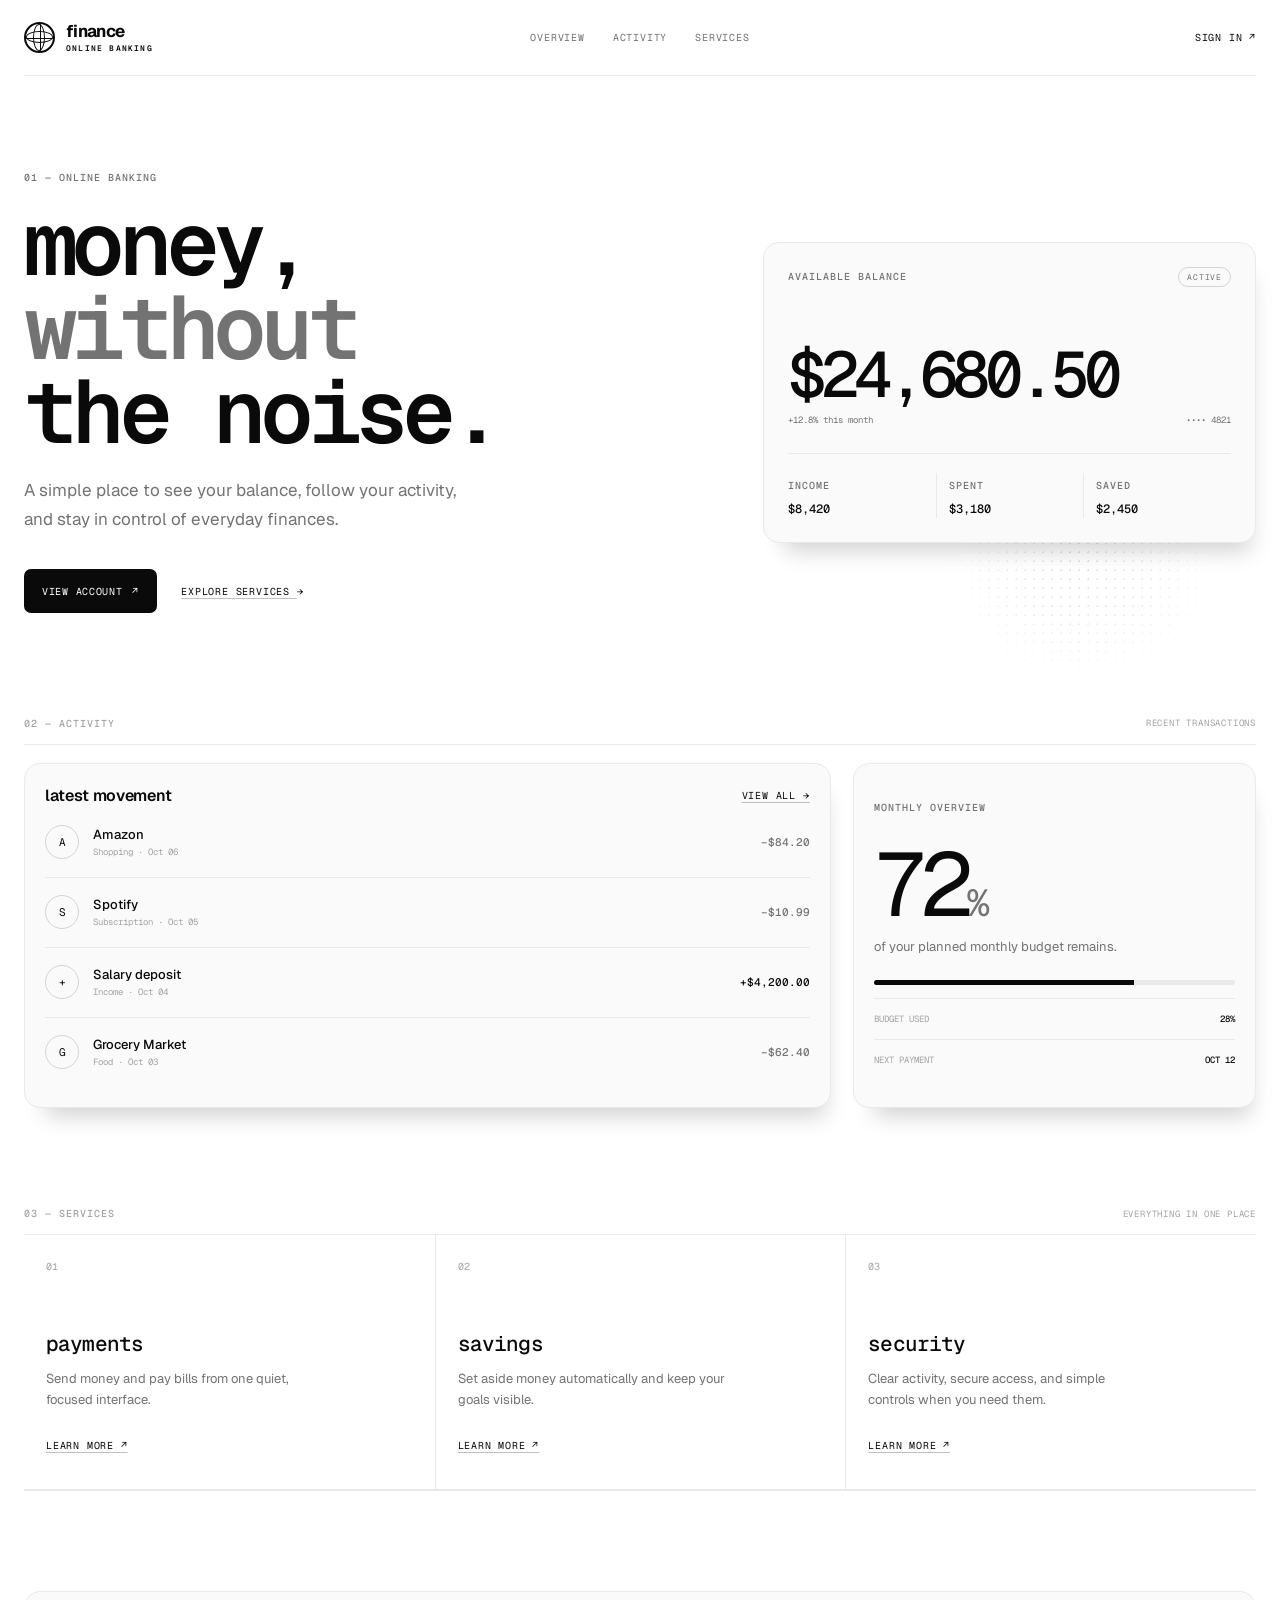
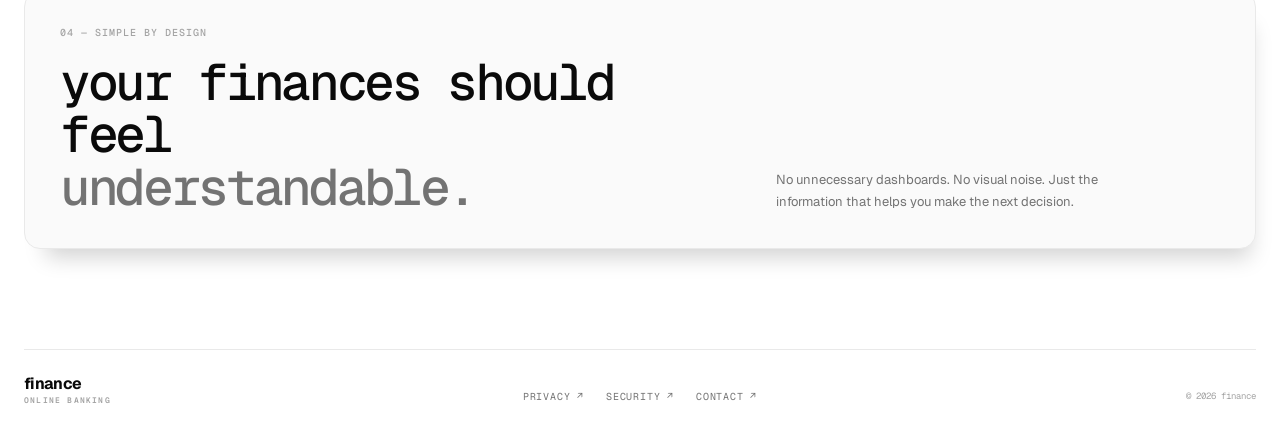
==== index.html @ ebce4c1a "new file:   index.html 	new file:   style.css" ====
<!DOCTYPE html>
<html lang="en">
<head>
  <meta charset="UTF-8">
  <meta name="viewport" content="width=device-width, initial-scale=1.0">
  <meta name="color-scheme" content="light dark">
  <title>finance — online banking</title>
  <link rel="preconnect" href="https://fonts.googleapis.com">
  <link rel="preconnect" href="https://fonts.gstatic.com" crossorigin>
  <link href="https://fonts.googleapis.com/css2?family=Geist:wght@400;500;600;700&family=Geist+Mono:wght@400;500;600&display=swap" rel="stylesheet">
  <link rel="stylesheet" href="style.css">
</head>

<body>
  <div class="site-shell">

    <header class="site-header">
      <a class="brand" href="#" aria-label="Finance home">
        <span class="brand-mark" aria-hidden="true">
          <span></span><span></span><span></span><span></span>
        </span>
        <span class="brand-copy">
          <strong>finance</strong>
          <small>online banking</small>
        </span>
      </a>

      <nav class="desktop-nav" aria-label="Primary navigation">
        <a href="#overview">Overview</a>
        <a href="#activity">Activity</a>
        <a href="#services">Services</a>
      </nav>

      <a class="header-link" href="#contact">Sign in <span>↗</span></a>
    </header>

    <main>
      <section class="hero" id="overview">
        <div class="hero-copy">
          <p class="eyebrow">01 — online banking</p>
          <h1>money, <span>without</span> the noise.</h1>
          <p class="hero-text">
            A simple place to see your balance, follow your activity,
            and stay in control of everyday finances.
          </p>

          <div class="hero-actions">
            <a class="button button-dark" href="#activity">View account <span>↗</span></a>
            <a class="text-link" href="#services">Explore services <span>→</span></a>
          </div>
        </div>

        <div class="hero-card card">
          <div class="card-top">
            <span class="micro">available balance</span>
            <span class="pill">active</span>
          </div>

          <div class="balance">$24,680.50</div>

          <div class="balance-meta">
            <span>+12.8% this month</span>
            <span>•••• 4821</span>
          </div>

          <div class="card-line"></div>

          <div class="mini-stats">
            <div>
              <span class="micro">income</span>
              <strong>$8,420</strong>
            </div>
            <div>
              <span class="micro">spent</span>
              <strong>$3,180</strong>
            </div>
            <div>
              <span class="micro">saved</span>
              <strong>$2,450</strong>
            </div>
          </div>
        </div>

        <div class="halftone halftone-hero" aria-hidden="true"></div>
      </section>

      <section class="section" id="activity">
        <div class="section-heading">
          <p class="section-label">02 — activity</p>
          <p class="section-note">recent transactions</p>
        </div>

        <div class="activity-layout">
          <article class="card activity-card">
            <div class="activity-header">
              <h2>latest movement</h2>
              <a class="text-link" href="#">view all →</a>
            </div>

            <div class="transaction">
              <div class="transaction-icon">A</div>
              <div class="transaction-main">
                <strong>Amazon</strong>
                <span>Shopping · Oct 06</span>
              </div>
              <strong class="amount negative">−$84.20</strong>
            </div>

            <div class="transaction">
              <div class="transaction-icon">S</div>
              <div class="transaction-main">
                <strong>Spotify</strong>
                <span>Subscription · Oct 05</span>
              </div>
              <strong class="amount negative">−$10.99</strong>
            </div>

            <div class="transaction">
              <div class="transaction-icon">+</div>
              <div class="transaction-main">
                <strong>Salary deposit</strong>
                <span>Income · Oct 04</span>
              </div>
              <strong class="amount positive">+$4,200.00</strong>
            </div>

            <div class="transaction">
              <div class="transaction-icon">G</div>
              <div class="transaction-main">
                <strong>Grocery Market</strong>
                <span>Food · Oct 03</span>
              </div>
              <strong class="amount negative">−$62.40</strong>
            </div>
          </article>

          <aside class="card quick-card">
            <span class="micro">monthly overview</span>
            <div class="overview-number">72<span>%</span></div>
            <p>of your planned monthly budget remains.</p>

            <div class="progress" aria-label="72 percent of budget remains">
              <span></span>
            </div>

            <div class="quick-row">
              <span>budget used</span>
              <strong>28%</strong>
            </div>
            <div class="quick-row">
              <span>next payment</span>
              <strong>Oct 12</strong>
            </div>
          </aside>
        </div>
      </section>

      <section class="section services" id="services">
        <div class="section-heading">
          <p class="section-label">03 — services</p>
          <p class="section-note">everything in one place</p>
        </div>

        <div class="service-grid">
          <article class="service-card">
            <span class="service-number">01</span>
            <h2>payments</h2>
            <p>Send money and pay bills from one quiet, focused interface.</p>
            <a class="text-link" href="#">learn more ↗</a>
          </article>

          <article class="service-card">
            <span class="service-number">02</span>
            <h2>savings</h2>
            <p>Set aside money automatically and keep your goals visible.</p>
            <a class="text-link" href="#">learn more ↗</a>
          </article>

          <article class="service-card">
            <span class="service-number">03</span>
            <h2>security</h2>
            <p>Clear activity, secure access, and simple controls when you need them.</p>
            <a class="text-link" href="#">learn more ↗</a>
          </article>
        </div>
      </section>

      <section class="statement card">
        <div>
          <p class="section-label">04 — simple by design</p>
          <h2>your finances should feel<br><em>understandable.</em></h2>
        </div>
        <p class="statement-copy">
          No unnecessary dashboards. No visual noise.
          Just the information that helps you make the next decision.
        </p>
      </section>
    </main>

    <footer class="site-footer" id="contact">
      <div class="footer-brand">
        <strong>finance</strong>
        <span>online banking</span>
      </div>

      <div class="footer-links">
        <a href="#">Privacy ↗</a>
        <a href="#">Security ↗</a>
        <a href="#">Contact ↗</a>
      </div>

      <span class="copyright">© 2026 finance</span>
    </footer>

  </div>
</body>
</html>
---- style.css ----
:root {
  color-scheme: light dark;

  --bg: #ffffff;
  --ink: #0a0a0a;
  --gray-50: #fafafa;
  --gray-100: #f5f5f5;
  --gray-200: #e9e9e9;
  --gray-300: #d4d4d4;
  --gray-400: #a3a3a3;
  --gray-500: #737373;

  --radius-lg: 16px;
  --radius-md: 12px;
  --radius-sm: 8px;

  --ease: cubic-bezier(0.16, 1, 0.3, 1);
}

@media (prefers-color-scheme: dark) {
  :root {
    --bg: #0c0c0f;
    --ink: #f4f4f5;
    --gray-50: #18181b;
    --gray-100: #1e1e22;
    --gray-200: #2a2a30;
    --gray-300: #3a3a42;
    --gray-400: #8a8a92;
    --gray-500: #a0a0a8;
  }
}

*,
*::before,
*::after {
  box-sizing: border-box;
}

html {
  scroll-behavior: smooth;
  background: var(--bg);
}

body {
  margin: 0;
  min-width: 320px;
  background: var(--bg);
  color: var(--ink);
  font-family: "Geist", system-ui, sans-serif;
  font-size: 15px;
  line-height: 1.5;
  transition:
    background-color 500ms ease,
    color 500ms ease;
}

::selection {
  background: var(--ink);
  color: var(--bg);
}

a {
  color: inherit;
  text-decoration: none;
}

button,
input,
textarea,
select {
  font: inherit;
}

.site-shell {
  width: min(100% - 48px, 1320px);
  margin-inline: auto;
}

/* ---------- header ---------- */

.site-header {
  min-height: 76px;
  display: grid;
  grid-template-columns: 1fr auto 1fr;
  align-items: center;
  gap: 24px;
  border-bottom: 1px solid var(--gray-200);
}

.brand {
  display: inline-flex;
  align-items: center;
  gap: 11px;
  width: fit-content;
}

.brand-mark {
  position: relative;
  width: 31px;
  height: 31px;
  border: 2px solid var(--ink);
  border-radius: 50%;
  overflow: hidden;
}

.brand-mark::before,
.brand-mark::after,
.brand-mark span {
  content: "";
  position: absolute;
  display: block;
  border: 1px solid var(--ink);
  border-radius: 50%;
}

.brand-mark::before {
  width: 100%;
  height: 12px;
  top: 7px;
  left: 0;
}

.brand-mark::after {
  width: 12px;
  height: 100%;
  top: 0;
  left: 7px;
}

.brand-mark span:nth-child(1) {
  width: 100%;
  height: 1px;
  border: 0;
  border-top: 1px solid var(--ink);
  border-radius: 0;
  top: 14px;
  left: 0;
}

.brand-mark span:nth-child(2) {
  width: 1px;
  height: 100%;
  border: 0;
  border-left: 1px solid var(--ink);
  border-radius: 0;
  top: 0;
  left: 14px;
}

.brand-mark span:nth-child(n + 3) {
  display: none;
}

.brand-copy {
  display: flex;
  flex-direction: column;
  line-height: 1;
}

.brand-copy strong {
  font-size: 17px;
  font-weight: 700;
  letter-spacing: -0.04em;
}

.brand-copy small,
.footer-brand span {
  margin-top: 4px;
  font-family: "Geist Mono", ui-monospace, monospace;
  font-size: 8px;
  font-weight: 600;
  letter-spacing: 1.2px;
  text-transform: uppercase;
}

.desktop-nav {
  display: flex;
  align-items: center;
  gap: 28px;
}

.desktop-nav a,
.header-link,
.footer-links a {
  font-family: "Geist Mono", ui-monospace, monospace;
  font-size: 10px;
  text-transform: uppercase;
  letter-spacing: 0.8px;
  color: var(--gray-500);
  transition: color 200ms ease;
}

.desktop-nav a:hover,
.header-link:hover,
.footer-links a:hover {
  color: var(--ink);
}

.header-link {
  justify-self: end;
  color: var(--ink);
}

.header-link span {
  display: inline-block;
  transition: transform 200ms var(--ease);
}

.header-link:hover span {
  transform: translate(2px, -2px);
}

/* ---------- common ---------- */

.card {
  border: 1px solid var(--gray-200);
  border-radius: var(--radius-lg);
  background: var(--gray-50);
  box-shadow: 8px 22px 22px -14px rgba(0, 0, 0, 0.18);
  transition:
    transform 420ms var(--ease),
    box-shadow 350ms ease,
    background-color 500ms ease,
    border-color 500ms ease;
}

.card:hover {
  transform: translateY(-2px);
  box-shadow: 18px 36px 36px -20px rgba(0, 0, 0, 0.25);
}

.eyebrow,
.section-label,
.micro {
  margin: 0;
  font-family: "Geist Mono", ui-monospace, monospace;
  font-size: 10px;
  font-weight: 500;
  line-height: 1.2;
  letter-spacing: 1px;
  text-transform: uppercase;
  color: var(--gray-500);
}

.section-label {
  color: var(--gray-400);
}

.section-heading {
  display: flex;
  align-items: center;
  justify-content: space-between;
  gap: 20px;
  padding-bottom: 13px;
  border-bottom: 1px solid var(--gray-200);
}

.section-note {
  margin: 0;
  font-family: "Geist Mono", ui-monospace, monospace;
  font-size: 9px;
  letter-spacing: 0.8px;
  text-transform: uppercase;
  color: var(--gray-400);
}

.text-link {
  font-family: "Geist Mono", ui-monospace, monospace;
  font-size: 10px;
  text-transform: uppercase;
  letter-spacing: 0.8px;
  text-decoration: underline;
  text-decoration-color: color-mix(in srgb, currentColor 25%, transparent);
  text-underline-offset: 3px;
  transition: color 200ms ease;
}

.text-link:hover {
  color: var(--gray-500);
  text-decoration-color: currentColor;
}

.text-link span {
  display: inline-block;
  transition: transform 200ms var(--ease);
}

.text-link:hover span {
  transform: translate(2px, -2px);
}

/* ---------- hero ---------- */

.hero {
  position: relative;
  min-height: 610px;
  display: grid;
  grid-template-columns: 1.15fr 0.85fr;
  align-items: center;
  gap: 72px;
  padding: 96px 0 104px;
}

.hero-copy {
  position: relative;
  z-index: 2;
  max-width: 570px;
  animation: rise 700ms var(--ease) 50ms both;
}

.hero h1 {
  max-width: 620px;
  margin: 17px 0 22px;
  font-family: "Geist Mono", ui-monospace, monospace;
  font-size: clamp(4rem, 7vw, 6rem);
  line-height: 0.94;
  font-weight: 600;
  letter-spacing: -0.075em;
  text-transform: lowercase;
}

.hero h1 span {
  display: block;
  color: var(--gray-500);
}

.hero-text {
  max-width: 440px;
  margin: 0;
  color: var(--gray-500);
  font-size: 17px;
  line-height: 1.75;
}

.hero-actions {
  display: flex;
  align-items: center;
  gap: 24px;
  margin-top: 34px;
}

.button {
  display: inline-flex;
  align-items: center;
  gap: 10px;
  min-height: 44px;
  padding: 0 18px;
  border-radius: 7px;
  font-family: "Geist Mono", ui-monospace, monospace;
  font-size: 10px;
  letter-spacing: 0.7px;
  text-transform: uppercase;
  transition:
    transform 200ms var(--ease),
    opacity 200ms ease;
}

.button:hover {
  transform: translateY(-1px);
  opacity: 0.82;
}

.button-dark {
  background: var(--ink);
  color: var(--bg);
}

.hero-card {
  position: relative;
  z-index: 2;
  padding: 24px;
  animation: rise 700ms var(--ease) 120ms both;
}

.card-top,
.balance-meta,
.activity-header,
.quick-row {
  display: flex;
  justify-content: space-between;
  align-items: center;
  gap: 12px;
}

.pill {
  border: 1px solid var(--gray-300);
  border-radius: 999px;
  padding: 3px 8px;
  font-family: "Geist Mono", ui-monospace, monospace;
  font-size: 8px;
  text-transform: uppercase;
  letter-spacing: 0.8px;
  color: var(--gray-500);
}

.balance {
  margin: 56px 0 7px;
  font-family: "Geist Mono", ui-monospace, monospace;
  font-size: clamp(3rem, 5vw, 4.4rem);
  line-height: 1;
  font-weight: 500;
  letter-spacing: -0.08em;
}

.balance-meta {
  font-family: "Geist Mono", ui-monospace, monospace;
  font-size: 9px;
  color: var(--gray-500);
}

.card-line {
  height: 1px;
  margin: 25px 0 19px;
  background: var(--gray-200);
}

.mini-stats {
  display: grid;
  grid-template-columns: repeat(3, 1fr);
  border-top: 0;
}

.mini-stats > div {
  min-width: 0;
  padding-right: 12px;
}

.mini-stats > div + div {
  padding-left: 12px;
  border-left: 1px solid var(--gray-200);
}

.mini-stats strong {
  display: block;
  margin-top: 5px;
  font-family: "Geist Mono", ui-monospace, monospace;
  font-size: 12px;
  font-weight: 500;
}

.halftone {
  position: absolute;
  z-index: 0;
  pointer-events: none;
  background-image: radial-gradient(
    circle,
    color-mix(in srgb, var(--ink) 28%, transparent) 1px,
    transparent 1px
  );
  background-size: 9px 9px;
  mask-image: radial-gradient(ellipse, black 0%, transparent 70%);
  -webkit-mask-image: radial-gradient(ellipse, black 0%, transparent 70%);
}

.halftone-hero {
  width: 300px;
  height: 260px;
  right: 2%;
  bottom: 4%;
  opacity: 0.5;
}

/* ---------- sections ---------- */

.section {
  padding: 0 0 100px;
}

.activity-layout {
  display: grid;
  grid-template-columns: 1.6fr 0.8fr;
  gap: 22px;
  margin-top: 18px;
}

.activity-card,
.quick-card {
  padding: 20px;
}

.activity-header h2 {
  margin: 0;
  font-size: 16px;
  font-weight: 600;
  letter-spacing: -0.02em;
}

.transaction {
  display: grid;
  grid-template-columns: 36px 1fr auto;
  align-items: center;
  gap: 12px;
  padding: 17px 0;
  border-bottom: 1px solid var(--gray-200);
}

.transaction:last-child {
  border-bottom: 0;
}

.transaction-icon {
  width: 34px;
  height: 34px;
  display: grid;
  place-items: center;
  border: 1px solid var(--gray-300);
  border-radius: 50%;
  font-family: "Geist Mono", ui-monospace, monospace;
  font-size: 11px;
}

.transaction-main {
  display: flex;
  flex-direction: column;
  min-width: 0;
}

.transaction-main strong {
  font-size: 13px;
  font-weight: 500;
}

.transaction-main span {
  margin-top: 2px;
  font-family: "Geist Mono", ui-monospace, monospace;
  font-size: 9px;
  color: var(--gray-400);
}

.amount {
  font-family: "Geist Mono", ui-monospace, monospace;
  font-size: 11px;
  font-weight: 500;
}

.negative {
  color: var(--gray-500);
}

.positive {
  color: var(--ink);
}

.quick-card {
  display: flex;
  flex-direction: column;
  justify-content: center;
}

.overview-number {
  margin-top: 30px;
  font-family: "Geist Mono", ui-monospace, monospace;
  font-size: clamp(4.2rem, 7vw, 5.8rem);
  line-height: 0.9;
  letter-spacing: -0.08em;
}

.overview-number span {
  font-size: 0.42em;
  letter-spacing: -0.02em;
  color: var(--gray-500);
}

.quick-card p {
  max-width: 260px;
  margin: 12px 0 22px;
  color: var(--gray-500);
  font-size: 13px;
  line-height: 1.6;
}

.progress {
  height: 5px;
  overflow: hidden;
  border-radius: 999px;
  background: var(--gray-200);
}

.progress span {
  display: block;
  width: 72%;
  height: 100%;
  background: var(--ink);
}

.quick-row {
  padding-top: 14px;
  margin-top: 13px;
  border-top: 1px solid var(--gray-200);
  font-family: "Geist Mono", ui-monospace, monospace;
  font-size: 9px;
  text-transform: uppercase;
  color: var(--gray-400);
}

.quick-row strong {
  color: var(--ink);
  font-weight: 500;
}

/* ---------- services ---------- */

.service-grid {
  display: grid;
  grid-template-columns: repeat(3, 1fr);
  border-bottom: 1px solid var(--gray-200);
}

.service-card {
  position: relative;
  min-height: 255px;
  padding: 24px 22px;
  border-bottom: 1px solid var(--gray-200);
  animation: rise 700ms var(--ease) both;
}

.service-card + .service-card {
  border-left: 1px solid var(--gray-200);
}

.service-number {
  display: block;
  margin-bottom: 54px;
  font-family: "Geist Mono", ui-monospace, monospace;
  font-size: 10px;
  color: var(--gray-400);
}

.service-card h2 {
  margin: 0 0 8px;
  font-family: "Geist Mono", ui-monospace, monospace;
  font-size: 21px;
  font-weight: 500;
  letter-spacing: -0.04em;
  text-transform: lowercase;
}

.service-card p {
  max-width: 270px;
  margin: 0 0 23px;
  color: var(--gray-500);
  font-size: 13px;
  line-height: 1.65;
}

/* ---------- statement ---------- */

.statement {
  position: relative;
  display: grid;
  grid-template-columns: 1.2fr 0.8fr;
  gap: 50px;
  align-items: end;
  margin-bottom: 100px;
  padding: 35px;
  overflow: hidden;
  animation: rise 700ms var(--ease) 280ms both;
}

.statement h2 {
  position: relative;
  z-index: 1;
  margin: 17px 0 0;
  font-family: "Geist Mono", ui-monospace, monospace;
  font-size: clamp(2rem, 4vw, 3.5rem);
  line-height: 1.02;
  letter-spacing: -0.065em;
  font-weight: 500;
}

.statement h2 em {
  font-style: normal;
  color: var(--gray-500);
}

.statement-copy {
  position: relative;
  z-index: 1;
  max-width: 330px;
  margin: 0;
  color: var(--gray-500);
  font-size: 13px;
  line-height: 1.7;
}

/* ---------- footer ---------- */

.site-footer {
  display: grid;
  grid-template-columns: 1fr auto 1fr;
  align-items: end;
  gap: 24px;
  padding: 26px 0 34px;
  border-top: 1px solid var(--gray-200);
}

.footer-brand {
  display: flex;
  flex-direction: column;
  line-height: 1;
}

.footer-brand strong {
  font-size: 16px;
  letter-spacing: -0.04em;
}

.footer-brand span {
  color: var(--gray-400);
}

.footer-links {
  display: flex;
  gap: 22px;
}

.copyright {
  justify-self: end;
  font-family: "Geist Mono", ui-monospace, monospace;
  font-size: 9px;
  color: var(--gray-400);
}

/* ---------- motion ---------- */

@keyframes rise {
  from {
    opacity: 0;
    transform: translateY(12px);
  }

  to {
    opacity: 1;
    transform: translateY(0);
  }
}

@media (prefers-reduced-motion: reduce) {
  html {
    scroll-behavior: auto;
  }

  *,
  *::before,
  *::after {
    animation-duration: 1ms !important;
    animation-iteration-count: 1 !important;
    transition-duration: 1ms !important;
  }
}

/* ---------- responsive ---------- */

@media (max-width: 800px) {
  .site-shell {
    width: min(100% - 24px, 760px);
  }

  .site-header {
    grid-template-columns: 1fr auto;
  }

  .desktop-nav {
    display: none;
  }

  .hero {
    min-height: auto;
    grid-template-columns: 1fr;
    gap: 48px;
    padding: 72px 0 80px;
  }

  .hero-card {
    max-width: 560px;
  }

  .halftone-hero {
    right: -10%;
    bottom: 18%;
  }

  .activity-layout {
    grid-template-columns: 1fr;
  }

  .service-grid {
    grid-template-columns: 1fr;
  }

  .service-card + .service-card {
    border-left: 0;
  }

  .statement {
    grid-template-columns: 1fr;
    gap: 28px;
    margin-bottom: 75px;
  }

  .site-footer {
    grid-template-columns: 1fr 1fr;
  }

  .footer-links {
    justify-self: end;
    flex-direction: column;
    align-items: flex-end;
    gap: 8px;
  }

  .copyright {
    grid-column: 1 / -1;
    justify-self: start;
  }
}

@media (max-width: 480px) {
  .site-shell {
    width: min(100% - 20px, 680px);
  }

  .site-header {
    min-height: 68px;
  }

  .header-link {
    font-size: 9px;
  }

  .hero {
    padding: 58px 0 65px;
  }

  .hero h1 {
    font-size: clamp(2.7rem, 15vw, 4rem);
  }

  .hero-actions {
    align-items: flex-start;
    flex-direction: column;
    gap: 17px;
  }

  .hero-card {
    padding: 18px;
  }

  .balance {
    margin-top: 42px;
  }

  .mini-stats {
    grid-template-columns: 1fr;
    gap: 13px;
  }

  .mini-stats > div {
    padding: 0 !important;
  }

  .mini-stats > div + div {
    padding-top: 13px !important;
    border-left: 0;
    border-top: 1px solid var(--gray-200);
  }

  .transaction {
    grid-template-columns: 34px 1fr;
  }

  .amount {
    grid-column: 2;
  }

  .statement {
    padding: 24px;
  }

  .footer-links {
    display: none;
  }
}
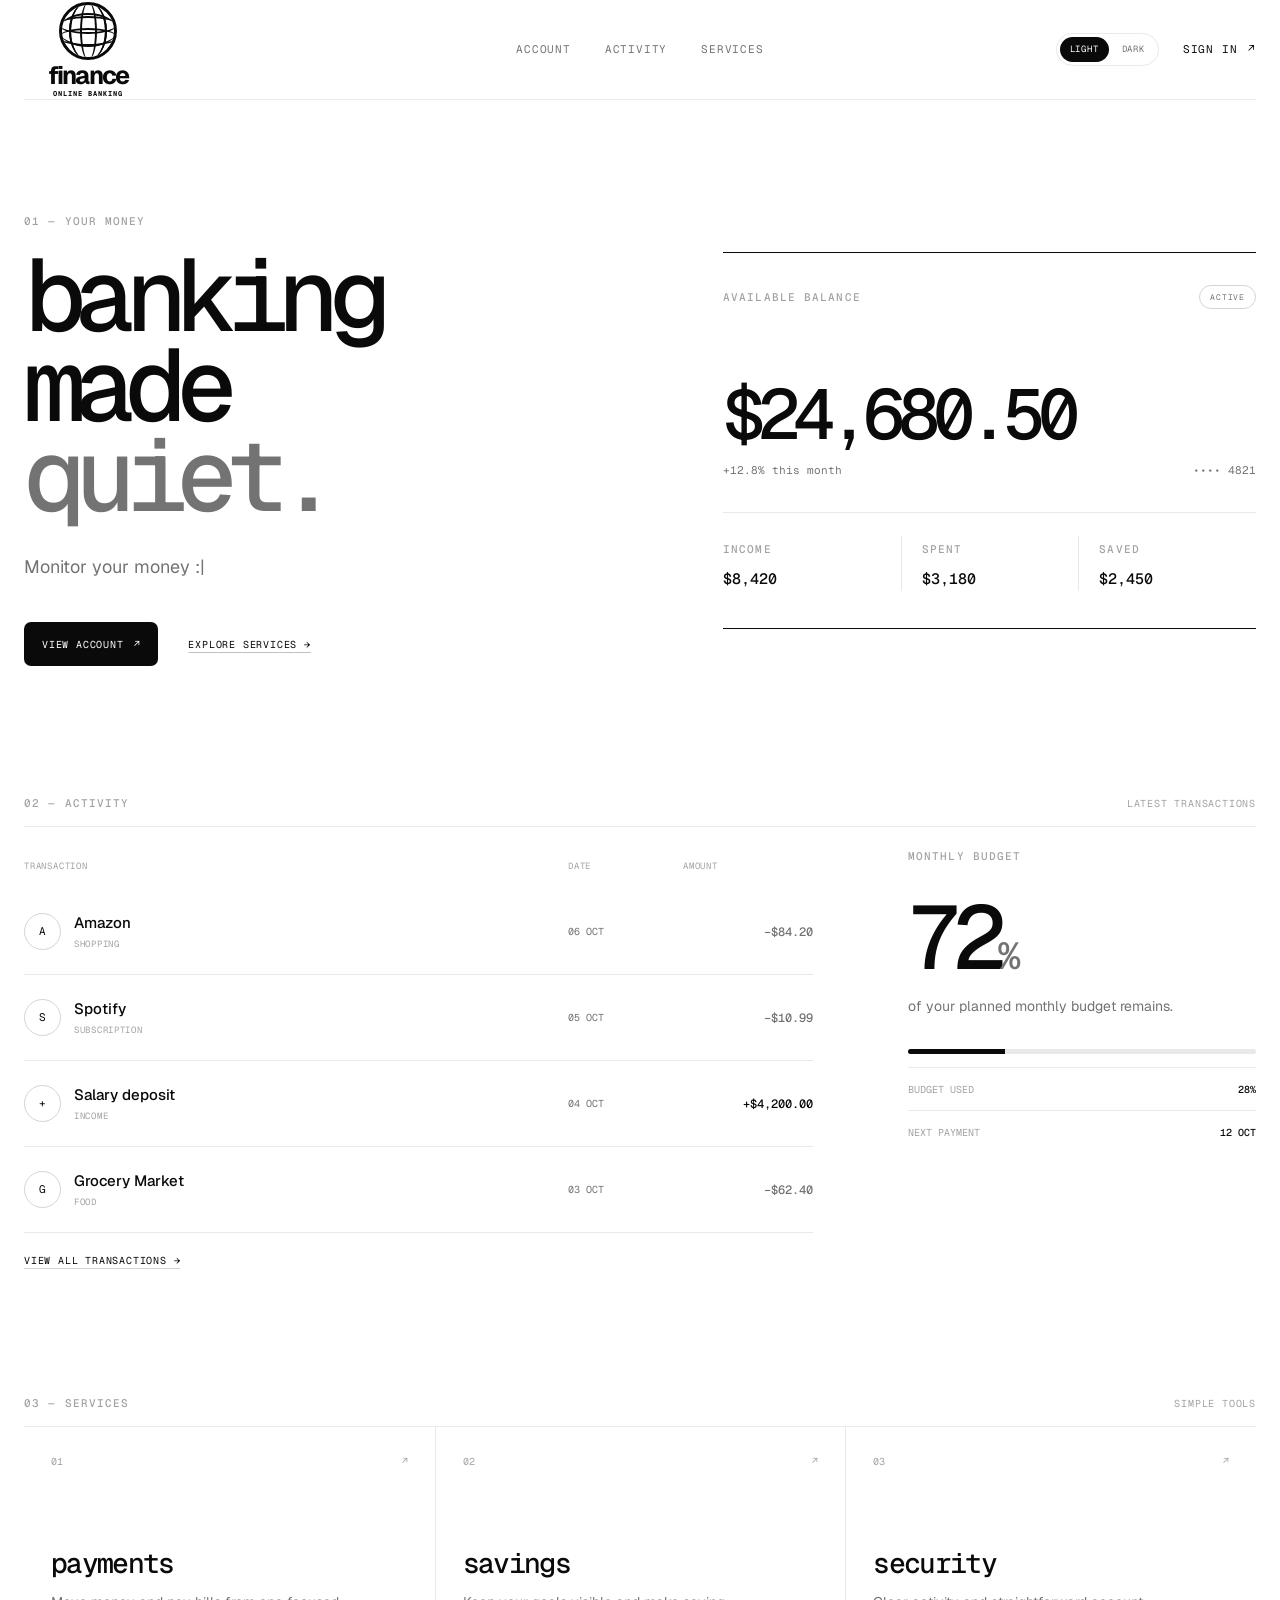
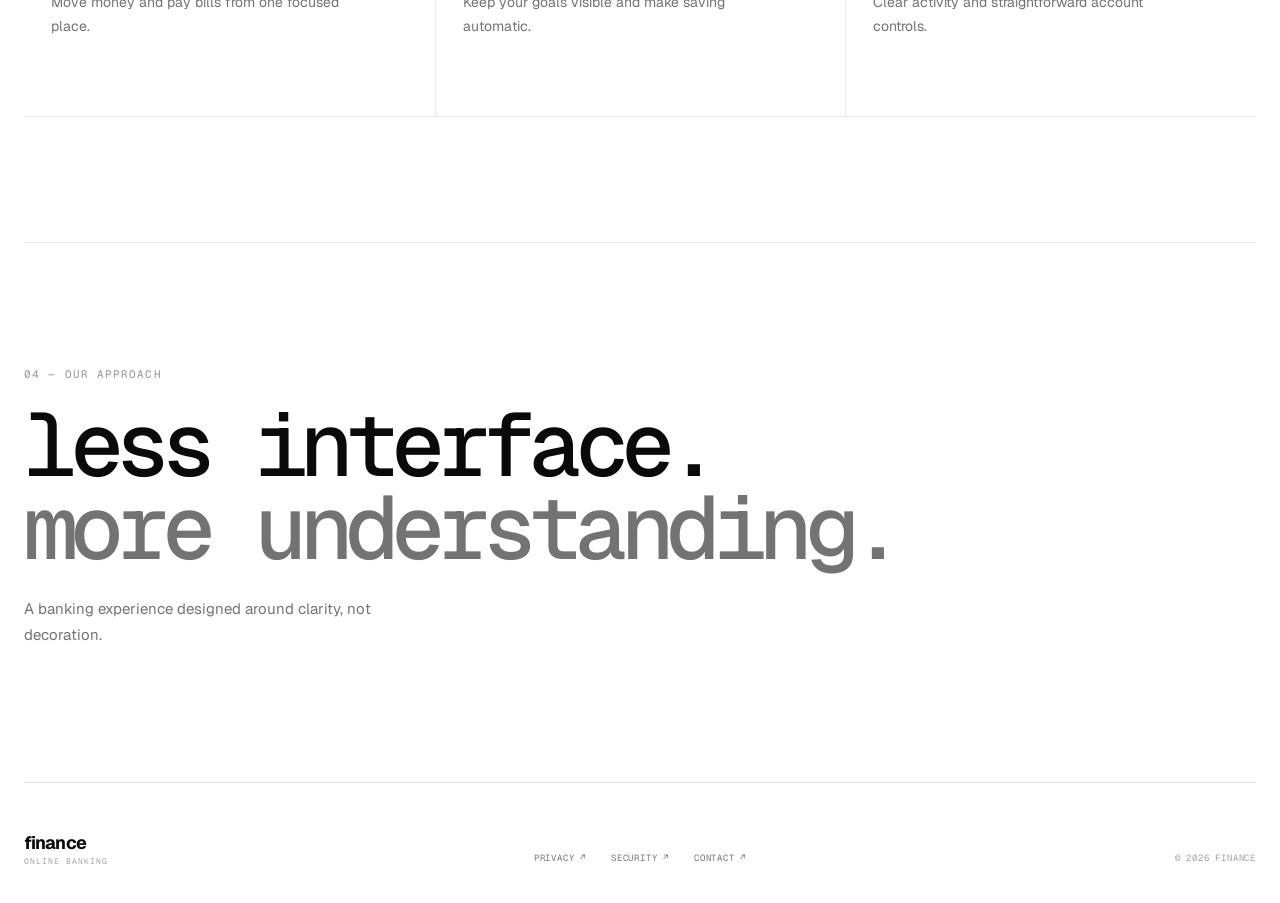
==== commit 6b0d4ebf: "Refactor code structure for improved readability and maintainability" ====
--- a/index.html
+++ b/index.html
@@ -1,217 +1,957 @@
 <!DOCTYPE html>
 <html lang="en">
+
 <head>
-  <meta charset="UTF-8">
-  <meta name="viewport" content="width=device-width, initial-scale=1.0">
-  <meta name="color-scheme" content="light dark">
-  <title>finance — online banking</title>
-  <link rel="preconnect" href="https://fonts.googleapis.com">
-  <link rel="preconnect" href="https://fonts.gstatic.com" crossorigin>
-  <link href="https://fonts.googleapis.com/css2?family=Geist:wght@400;500;600;700&family=Geist+Mono:wght@400;500;600&display=swap" rel="stylesheet">
-  <link rel="stylesheet" href="style.css">
+
+    <meta charset="UTF-8">
+
+    <meta
+        name="viewport"
+        content="width=device-width, initial-scale=1.0"
+    >
+
+    <meta
+        name="color-scheme"
+        content="light dark"
+    >
+
+    <title>
+        Finance | Online Banking
+    </title>
+
+
+    <!-- =====================================================
+         GOOGLE FONTS
+         ===================================================== -->
+
+    <link
+        rel="preconnect"
+        href="https://fonts.googleapis.com"
+    >
+
+    <link
+        rel="preconnect"
+        href="https://fonts.gstatic.com"
+        crossorigin
+    >
+
+    <link
+        href="https://fonts.googleapis.com/css2?family=Geist:wght@400;500;600;700&family=Geist+Mono:wght@400;500;600&display=swap"
+        rel="stylesheet"
+    >
+
+
+    <!-- =====================================================
+         CSS
+         ===================================================== -->
+
+    <link
+        rel="stylesheet"
+        href="style.css"
+    >
+
 </head>
 
+
 <body>
-  <div class="site-shell">
-
-    <header class="site-header">
-      <a class="brand" href="#" aria-label="Finance home">
-        <span class="brand-mark" aria-hidden="true">
-          <span></span><span></span><span></span><span></span>
-        </span>
-        <span class="brand-copy">
-          <strong>finance</strong>
-          <small>online banking</small>
-        </span>
-      </a>
-
-      <nav class="desktop-nav" aria-label="Primary navigation">
-        <a href="#overview">Overview</a>
-        <a href="#activity">Activity</a>
-        <a href="#services">Services</a>
-      </nav>
-
-      <a class="header-link" href="#contact">Sign in <span>↗</span></a>
-    </header>
-
-    <main>
-      <section class="hero" id="overview">
-        <div class="hero-copy">
-          <p class="eyebrow">01 — online banking</p>
-          <h1>money, <span>without</span> the noise.</h1>
-          <p class="hero-text">
-            A simple place to see your balance, follow your activity,
-            and stay in control of everyday finances.
-          </p>
-
-          <div class="hero-actions">
-            <a class="button button-dark" href="#activity">View account <span>↗</span></a>
-            <a class="text-link" href="#services">Explore services <span>→</span></a>
-          </div>
-        </div>
-
-        <div class="hero-card card">
-          <div class="card-top">
-            <span class="micro">available balance</span>
-            <span class="pill">active</span>
-          </div>
-
-          <div class="balance">$24,680.50</div>
-
-          <div class="balance-meta">
-            <span>+12.8% this month</span>
-            <span>•••• 4821</span>
-          </div>
-
-          <div class="card-line"></div>
-
-          <div class="mini-stats">
-            <div>
-              <span class="micro">income</span>
-              <strong>$8,420</strong>
+
+
+    <!-- =====================================================
+         THEME CONTROLS
+         NO JAVASCRIPT
+         ===================================================== -->
+
+    <input
+        type="radio"
+        name="theme"
+        id="theme-light"
+        class="theme-radio"
+        checked
+    >
+
+    <input
+        type="radio"
+        name="theme"
+        id="theme-dark"
+        class="theme-radio"
+    >
+
+
+
+    <!-- =====================================================
+         SITE
+         ===================================================== -->
+
+    <div class="site">
+
+
+        <!-- =================================================
+             HEADER
+             ================================================= -->
+
+        <header class="header">
+
+
+            <!-- =================================================
+                 LOGO
+                 ================================================= -->
+
+            <a
+                href="#"
+                class="brand"
+                aria-label="Finance home"
+            >
+
+
+                <span
+                    class="brand-globe"
+                    aria-hidden="true"
+                >
+
+                    <span class="globe-vertical vertical-left"></span>
+
+                    <span class="globe-vertical vertical-center"></span>
+
+                    <span class="globe-vertical vertical-right"></span>
+
+                    <span class="globe-horizontal horizontal-top"></span>
+
+                    <span class="globe-horizontal horizontal-middle"></span>
+
+                    <span class="globe-horizontal horizontal-bottom"></span>
+
+                </span>
+
+
+                <span class="brand-name">
+
+                    <strong>
+                        finance
+                    </strong>
+
+                    <small>
+                        ONLINE BANKING
+                    </small>
+
+                </span>
+
+
+            </a>
+
+
+
+            <!-- =================================================
+                 NAVIGATION
+                 ================================================= -->
+
+            <nav
+                class="nav"
+                aria-label="Main navigation"
+            >
+
+                <a href="#account">
+                    account
+                </a>
+
+                <a href="#activity">
+                    activity
+                </a>
+
+                <a href="#services">
+                    services
+                </a>
+
+            </nav>
+
+
+
+            <!-- =================================================
+                 HEADER ACTIONS
+                 ================================================= -->
+
+            <div class="header-right">
+
+
+                <!-- THEME BUTTONS -->
+
+                <div class="theme-controls">
+
+                    <label
+                        for="theme-light"
+                        class="theme-button light-button"
+                    >
+                        light
+                    </label>
+
+
+                    <label
+                        for="theme-dark"
+                        class="theme-button dark-button"
+                    >
+                        dark
+                    </label>
+
+                </div>
+
+
+
+                <!-- SIGN IN -->
+
+                <a
+                    href="#"
+                    class="sign-in"
+                >
+
+                    sign in
+
+                    <span>
+                        ↗
+                    </span>
+
+                </a>
+
+
             </div>
-            <div>
-              <span class="micro">spent</span>
-              <strong>$3,180</strong>
+
+
+        </header>
+
+
+
+        <!-- =====================================================
+             MAIN
+             ===================================================== -->
+
+        <main>
+
+
+            <!-- =================================================
+                 HERO
+                 ================================================= -->
+
+            <section
+                class="hero"
+                id="account"
+            >
+
+
+                <div class="hero-copy">
+
+
+                    <p class="label">
+                        01 — your money
+                    </p>
+
+
+                    <h1>
+
+                        banking made
+
+                        <span>
+                            quiet.
+                        </span>
+
+                    </h1>
+
+
+                    <p class="hero-description">
+                        Monitor your money :|
+                    </p>
+
+
+                    <div class="hero-actions">
+
+
+                        <a
+                            href="#activity"
+                            class="primary-button"
+                        >
+
+                            view account
+
+                            <span>
+                                ↗
+                            </span>
+
+                        </a>
+
+
+                        <a
+                            href="#services"
+                            class="text-link"
+                        >
+
+                            explore services →
+
+                        </a>
+
+
+                    </div>
+
+
+                </div>
+
+
+
+                <!-- =================================================
+                     ACCOUNT
+                     ================================================= -->
+
+                <div class="account">
+
+
+                    <div class="account-top">
+
+
+                        <span class="label">
+                            available balance
+                        </span>
+
+
+                        <span class="status">
+                            active
+                        </span>
+
+
+                    </div>
+
+
+
+                    <div class="balance">
+
+                        $24,680.50
+
+                    </div>
+
+
+
+                    <div class="account-meta">
+
+
+                        <span>
+                            +12.8% this month
+                        </span>
+
+
+                        <span>
+                            •••• 4821
+                        </span>
+
+
+                    </div>
+
+
+
+                    <div class="account-rule"></div>
+
+
+
+                    <div class="account-stats">
+
+
+                        <div class="stat">
+
+                            <span class="label">
+                                income
+                            </span>
+
+                            <strong>
+                                $8,420
+                            </strong>
+
+                        </div>
+
+
+                        <div class="stat">
+
+                            <span class="label">
+                                spent
+                            </span>
+
+                            <strong>
+                                $3,180
+                            </strong>
+
+                        </div>
+
+
+                        <div class="stat">
+
+                            <span class="label">
+                                saved
+                            </span>
+
+                            <strong>
+                                $2,450
+                            </strong>
+
+                        </div>
+
+
+                    </div>
+
+
+                </div>
+
+
+            </section>
+
+
+
+            <!-- =================================================
+                 ACTIVITY
+                 ================================================= -->
+
+            <section
+                class="section"
+                id="activity"
+            >
+
+
+                <div class="section-header">
+
+
+                    <p class="label">
+                        02 — activity
+                    </p>
+
+
+                    <span class="section-note">
+                        latest transactions
+                    </span>
+
+
+                </div>
+
+
+
+                <div class="activity-layout">
+
+
+                    <!-- =================================================
+                         TRANSACTIONS
+                         ================================================= -->
+
+                    <div class="transactions">
+
+
+                        <div class="transaction-head">
+
+                            <span>
+                                transaction
+                            </span>
+
+                            <span>
+                                date
+                            </span>
+
+                            <span>
+                                amount
+                            </span>
+
+                        </div>
+
+
+
+                        <!-- AMAZON -->
+
+                        <div class="transaction">
+
+
+                            <div class="merchant">
+
+                                <span class="merchant-icon">
+                                    A
+                                </span>
+
+
+                                <span class="merchant-info">
+
+                                    <strong>
+                                        Amazon
+                                    </strong>
+
+                                    <small>
+                                        shopping
+                                    </small>
+
+                                </span>
+
+                            </div>
+
+
+                            <span class="transaction-date">
+                                06 OCT
+                            </span>
+
+
+                            <strong class="transaction-amount">
+                                −$84.20
+                            </strong>
+
+
+                        </div>
+
+
+
+                        <!-- SPOTIFY -->
+
+                        <div class="transaction">
+
+
+                            <div class="merchant">
+
+                                <span class="merchant-icon">
+                                    S
+                                </span>
+
+
+                                <span class="merchant-info">
+
+                                    <strong>
+                                        Spotify
+                                    </strong>
+
+                                    <small>
+                                        subscription
+                                    </small>
+
+                                </span>
+
+                            </div>
+
+
+                            <span class="transaction-date">
+                                05 OCT
+                            </span>
+
+
+                            <strong class="transaction-amount">
+                                −$10.99
+                            </strong>
+
+
+                        </div>
+
+
+
+                        <!-- SALARY -->
+
+                        <div class="transaction">
+
+
+                            <div class="merchant">
+
+                                <span class="merchant-icon">
+                                    +
+                                </span>
+
+
+                                <span class="merchant-info">
+
+                                    <strong>
+                                        Salary deposit
+                                    </strong>
+
+                                    <small>
+                                        income
+                                    </small>
+
+                                </span>
+
+                            </div>
+
+
+                            <span class="transaction-date">
+                                04 OCT
+                            </span>
+
+
+                            <strong
+                                class="transaction-amount positive"
+                            >
+                                +$4,200.00
+                            </strong>
+
+
+                        </div>
+
+
+
+                        <!-- GROCERY -->
+
+                        <div class="transaction">
+
+
+                            <div class="merchant">
+
+                                <span class="merchant-icon">
+                                    G
+                                </span>
+
+
+                                <span class="merchant-info">
+
+                                    <strong>
+                                        Grocery Market
+                                    </strong>
+
+                                    <small>
+                                        food
+                                    </small>
+
+                                </span>
+
+                            </div>
+
+
+                            <span class="transaction-date">
+                                03 OCT
+                            </span>
+
+
+                            <strong class="transaction-amount">
+                                −$62.40
+                            </strong>
+
+
+                        </div>
+
+
+
+                        <a
+                            href="#"
+                            class="view-all"
+                        >
+
+                            view all transactions →
+
+                        </a>
+
+
+                    </div>
+
+
+
+                    <!-- =================================================
+                         BUDGET
+                         ================================================= -->
+
+                    <aside class="budget">
+
+
+                        <p class="label">
+                            monthly budget
+                        </p>
+
+
+                        <div class="budget-number">
+
+                            72<span>%</span>
+
+                        </div>
+
+
+                        <p class="budget-description">
+
+                            of your planned monthly
+                            budget remains.
+
+                        </p>
+
+
+                        <div class="budget-bar">
+
+                            <span></span>
+
+                        </div>
+
+
+                        <div class="budget-item">
+
+                            <span>
+                                budget used
+                            </span>
+
+                            <strong>
+                                28%
+                            </strong>
+
+                        </div>
+
+
+                        <div class="budget-item">
+
+                            <span>
+                                next payment
+                            </span>
+
+                            <strong>
+                                12 OCT
+                            </strong>
+
+                        </div>
+
+
+                    </aside>
+
+
+                </div>
+
+
+            </section>
+
+
+
+            <!-- =================================================
+                 SERVICES
+                 ================================================= -->
+
+            <section
+                class="section"
+                id="services"
+            >
+
+
+                <div class="section-header">
+
+
+                    <p class="label">
+                        03 — services
+                    </p>
+
+
+                    <span class="section-note">
+                        simple tools
+                    </span>
+
+
+                </div>
+
+
+
+                <div class="services">
+
+
+                    <!-- PAYMENTS -->
+
+                    <a
+                        href="#"
+                        class="service"
+                    >
+
+
+                        <div class="service-top">
+
+                            <span>
+                                01
+                            </span>
+
+                            <span>
+                                ↗
+                            </span>
+
+                        </div>
+
+
+                        <h2>
+                            payments
+                        </h2>
+
+
+                        <p>
+
+                            Move money and pay bills
+                            from one focused place.
+
+                        </p>
+
+
+                    </a>
+
+
+
+                    <!-- SAVINGS -->
+
+                    <a
+                        href="#"
+                        class="service"
+                    >
+
+
+                        <div class="service-top">
+
+                            <span>
+                                02
+                            </span>
+
+                            <span>
+                                ↗
+                            </span>
+
+                        </div>
+
+
+                        <h2>
+                            savings
+                        </h2>
+
+
+                        <p>
+
+                            Keep your goals visible
+                            and make saving automatic.
+
+                        </p>
+
+
+                    </a>
+
+
+
+                    <!-- SECURITY -->
+
+                    <a
+                        href="#"
+                        class="service"
+                    >
+
+
+                        <div class="service-top">
+
+                            <span>
+                                03
+                            </span>
+
+                            <span>
+                                ↗
+                            </span>
+
+                        </div>
+
+
+                        <h2>
+                            security
+                        </h2>
+
+
+                        <p>
+
+                            Clear activity and straightforward
+                            account controls.
+
+                        </p>
+
+
+                    </a>
+
+
+                </div>
+
+
+            </section>
+
+
+
+            <!-- =================================================
+                 CLOSING
+                 ================================================= -->
+
+            <section class="closing">
+
+
+                <p class="label">
+                    04 — our approach
+                </p>
+
+
+                <h2>
+
+                    less interface.
+
+                    <br>
+
+                    <span>
+                        more understanding.
+                    </span>
+
+                </h2>
+
+
+                <p class="closing-description">
+
+                    A banking experience designed
+                    around clarity, not decoration.
+
+                </p>
+
+
+            </section>
+
+
+        </main>
+
+
+
+        <!-- =====================================================
+             FOOTER
+             ================================================= -->
+
+        <footer class="footer">
+
+
+            <a
+                href="#"
+                class="footer-brand"
+            >
+
+                <strong>
+                    finance
+                </strong>
+
+                <small>
+                    online banking
+                </small>
+
+            </a>
+
+
+
+            <div class="footer-links">
+
+
+                <a href="#">
+                    privacy ↗
+                </a>
+
+
+                <a href="#">
+                    security ↗
+                </a>
+
+
+                <a href="#">
+                    contact ↗
+                </a>
+
+
             </div>
-            <div>
-              <span class="micro">saved</span>
-              <strong>$2,450</strong>
-            </div>
-          </div>
-        </div>
-
-        <div class="halftone halftone-hero" aria-hidden="true"></div>
-      </section>
-
-      <section class="section" id="activity">
-        <div class="section-heading">
-          <p class="section-label">02 — activity</p>
-          <p class="section-note">recent transactions</p>
-        </div>
-
-        <div class="activity-layout">
-          <article class="card activity-card">
-            <div class="activity-header">
-              <h2>latest movement</h2>
-              <a class="text-link" href="#">view all →</a>
-            </div>
-
-            <div class="transaction">
-              <div class="transaction-icon">A</div>
-              <div class="transaction-main">
-                <strong>Amazon</strong>
-                <span>Shopping · Oct 06</span>
-              </div>
-              <strong class="amount negative">−$84.20</strong>
-            </div>
-
-            <div class="transaction">
-              <div class="transaction-icon">S</div>
-              <div class="transaction-main">
-                <strong>Spotify</strong>
-                <span>Subscription · Oct 05</span>
-              </div>
-              <strong class="amount negative">−$10.99</strong>
-            </div>
-
-            <div class="transaction">
-              <div class="transaction-icon">+</div>
-              <div class="transaction-main">
-                <strong>Salary deposit</strong>
-                <span>Income · Oct 04</span>
-              </div>
-              <strong class="amount positive">+$4,200.00</strong>
-            </div>
-
-            <div class="transaction">
-              <div class="transaction-icon">G</div>
-              <div class="transaction-main">
-                <strong>Grocery Market</strong>
-                <span>Food · Oct 03</span>
-              </div>
-              <strong class="amount negative">−$62.40</strong>
-            </div>
-          </article>
-
-          <aside class="card quick-card">
-            <span class="micro">monthly overview</span>
-            <div class="overview-number">72<span>%</span></div>
-            <p>of your planned monthly budget remains.</p>
-
-            <div class="progress" aria-label="72 percent of budget remains">
-              <span></span>
-            </div>
-
-            <div class="quick-row">
-              <span>budget used</span>
-              <strong>28%</strong>
-            </div>
-            <div class="quick-row">
-              <span>next payment</span>
-              <strong>Oct 12</strong>
-            </div>
-          </aside>
-        </div>
-      </section>
-
-      <section class="section services" id="services">
-        <div class="section-heading">
-          <p class="section-label">03 — services</p>
-          <p class="section-note">everything in one place</p>
-        </div>
-
-        <div class="service-grid">
-          <article class="service-card">
-            <span class="service-number">01</span>
-            <h2>payments</h2>
-            <p>Send money and pay bills from one quiet, focused interface.</p>
-            <a class="text-link" href="#">learn more ↗</a>
-          </article>
-
-          <article class="service-card">
-            <span class="service-number">02</span>
-            <h2>savings</h2>
-            <p>Set aside money automatically and keep your goals visible.</p>
-            <a class="text-link" href="#">learn more ↗</a>
-          </article>
-
-          <article class="service-card">
-            <span class="service-number">03</span>
-            <h2>security</h2>
-            <p>Clear activity, secure access, and simple controls when you need them.</p>
-            <a class="text-link" href="#">learn more ↗</a>
-          </article>
-        </div>
-      </section>
-
-      <section class="statement card">
-        <div>
-          <p class="section-label">04 — simple by design</p>
-          <h2>your finances should feel<br><em>understandable.</em></h2>
-        </div>
-        <p class="statement-copy">
-          No unnecessary dashboards. No visual noise.
-          Just the information that helps you make the next decision.
-        </p>
-      </section>
-    </main>
-
-    <footer class="site-footer" id="contact">
-      <div class="footer-brand">
-        <strong>finance</strong>
-        <span>online banking</span>
-      </div>
-
-      <div class="footer-links">
-        <a href="#">Privacy ↗</a>
-        <a href="#">Security ↗</a>
-        <a href="#">Contact ↗</a>
-      </div>
-
-      <span class="copyright">© 2026 finance</span>
-    </footer>
-
-  </div>
+
+
+
+            <span class="copyright">
+
+                © 2026 finance
+
+            </span>
+
+
+        </footer>
+
+
+    </div>
+
+
 </body>
-</html>
+
+</html>
--- a/style.css
+++ b/style.css
@@ -1,883 +1,2745 @@
+
+/* =========================================================
+   LIGHT THEME
+   ========================================================= */
+
 :root {
-  color-scheme: light dark;
-
-  --bg: #ffffff;
-  --ink: #0a0a0a;
-  --gray-50: #fafafa;
-  --gray-100: #f5f5f5;
-  --gray-200: #e9e9e9;
-  --gray-300: #d4d4d4;
-  --gray-400: #a3a3a3;
-  --gray-500: #737373;
-
-  --radius-lg: 16px;
-  --radius-md: 12px;
-  --radius-sm: 8px;
-
-  --ease: cubic-bezier(0.16, 1, 0.3, 1);
-}
-
-@media (prefers-color-scheme: dark) {
-  :root {
+
+    color-scheme: light;
+
+    --bg: #ffffff;
+
+    --ink: #0a0a0a;
+
+    --gray-50: #fafafa;
+    --gray-100: #f5f5f5;
+    --gray-200: #e9e9e9;
+    --gray-300: #d4d4d4;
+    --gray-400: #a3a3a3;
+    --gray-500: #737373;
+
+    --radius-lg: 16px;
+    --radius-md: 12px;
+    --radius-sm: 8px;
+
+    --ease:
+        cubic-bezier(
+            0.16,
+            1,
+            0.3,
+            1
+        );
+}
+
+
+/* =========================================================
+   DARK THEME
+   ========================================================= */
+
+:root:has(
+    #theme-dark:checked
+) {
+
+    color-scheme: dark;
+
     --bg: #0c0c0f;
+
     --ink: #f4f4f5;
+
     --gray-50: #18181b;
     --gray-100: #1e1e22;
     --gray-200: #2a2a30;
     --gray-300: #3a3a42;
     --gray-400: #8a8a92;
     --gray-500: #a0a0a8;
-  }
-}
+}
+
+
+/* =========================================================
+   GLOBAL RESET
+   ========================================================= */
 
 *,
 *::before,
 *::after {
-  box-sizing: border-box;
-}
+
+    box-sizing:
+        border-box;
+}
+
 
 html {
-  scroll-behavior: smooth;
-  background: var(--bg);
-}
+
+    width:
+        100%;
+
+    min-width:
+        320px;
+
+    background:
+        var(--bg);
+
+    scroll-behavior:
+        smooth;
+
+    transition:
+        background-color
+        500ms ease;
+}
+
 
 body {
-  margin: 0;
-  min-width: 320px;
-  background: var(--bg);
-  color: var(--ink);
-  font-family: "Geist", system-ui, sans-serif;
-  font-size: 15px;
-  line-height: 1.5;
-  transition:
-    background-color 500ms ease,
-    color 500ms ease;
-}
+
+    width:
+        100%;
+
+    min-width:
+        320px;
+
+    margin:
+        0;
+
+    background:
+        var(--bg);
+
+    color:
+        var(--ink);
+
+    font-family:
+        "Geist",
+        system-ui,
+        sans-serif;
+
+    font-size:
+        16px;
+
+    line-height:
+        1.5;
+
+    transition:
+        background-color
+        500ms ease,
+
+        color
+        500ms ease;
+}
+
 
 ::selection {
-  background: var(--ink);
-  color: var(--bg);
-}
+
+    background:
+        var(--ink);
+
+    color:
+        var(--bg);
+}
+
 
 a {
-  color: inherit;
-  text-decoration: none;
-}
-
-button,
-input,
-textarea,
-select {
-  font: inherit;
-}
-
-.site-shell {
-  width: min(100% - 48px, 1320px);
-  margin-inline: auto;
-}
-
-/* ---------- header ---------- */
-
-.site-header {
-  min-height: 76px;
-  display: grid;
-  grid-template-columns: 1fr auto 1fr;
-  align-items: center;
-  gap: 24px;
-  border-bottom: 1px solid var(--gray-200);
-}
+
+    color:
+        inherit;
+
+    text-decoration:
+        none;
+}
+
+
+/* =========================================================
+   HIDDEN RADIO BUTTONS
+   ========================================================= */
+
+.theme-radio {
+
+    position:
+        absolute;
+
+    width:
+        1px;
+
+    height:
+        1px;
+
+    opacity:
+        0;
+
+    pointer-events:
+        none;
+}
+
+
+/* =========================================================
+   MAIN SITE
+   ========================================================= */
+
+.site {
+
+    width:
+        min(
+            calc(100% - 48px),
+            1240px
+        );
+
+    margin:
+        0 auto;
+
+    background:
+        var(--bg);
+
+    transition:
+        background-color
+        500ms ease;
+}
+
+
+/* =========================================================
+   HEADER
+   ========================================================= */
+
+.header {
+
+    min-height:
+        100px;
+
+    display:
+        grid;
+
+    grid-template-columns:
+        1fr
+        auto
+        1fr;
+
+    align-items:
+        center;
+
+    gap:
+        40px;
+
+    border-bottom:
+        1px solid
+        var(--gray-200);
+}
+
+
+/* =========================================================
+   BRAND
+   ========================================================= */
 
 .brand {
-  display: inline-flex;
-  align-items: center;
-  gap: 11px;
-  width: fit-content;
-}
-
-.brand-mark {
-  position: relative;
-  width: 31px;
-  height: 31px;
-  border: 2px solid var(--ink);
-  border-radius: 50%;
-  overflow: hidden;
-}
-
-.brand-mark::before,
-.brand-mark::after,
-.brand-mark span {
-  content: "";
-  position: absolute;
-  display: block;
-  border: 1px solid var(--ink);
-  border-radius: 50%;
-}
-
-.brand-mark::before {
-  width: 100%;
-  height: 12px;
-  top: 7px;
-  left: 0;
-}
-
-.brand-mark::after {
-  width: 12px;
-  height: 100%;
-  top: 0;
-  left: 7px;
-}
-
-.brand-mark span:nth-child(1) {
-  width: 100%;
-  height: 1px;
-  border: 0;
-  border-top: 1px solid var(--ink);
-  border-radius: 0;
-  top: 14px;
-  left: 0;
-}
-
-.brand-mark span:nth-child(2) {
-  width: 1px;
-  height: 100%;
-  border: 0;
-  border-left: 1px solid var(--ink);
-  border-radius: 0;
-  top: 0;
-  left: 14px;
-}
-
-.brand-mark span:nth-child(n + 3) {
-  display: none;
-}
-
-.brand-copy {
-  display: flex;
-  flex-direction: column;
-  line-height: 1;
-}
-
-.brand-copy strong {
-  font-size: 17px;
-  font-weight: 700;
-  letter-spacing: -0.04em;
-}
-
-.brand-copy small,
-.footer-brand span {
-  margin-top: 4px;
-  font-family: "Geist Mono", ui-monospace, monospace;
-  font-size: 8px;
-  font-weight: 600;
-  letter-spacing: 1.2px;
-  text-transform: uppercase;
-}
-
-.desktop-nav {
-  display: flex;
-  align-items: center;
-  gap: 28px;
-}
-
-.desktop-nav a,
-.header-link,
+
+    display:
+        flex;
+
+    flex-direction:
+        column;
+
+    align-items:
+        center;
+
+    justify-content:
+        center;
+
+    justify-self:
+        start;
+
+    width:
+        128px;
+
+    gap:
+        4px;
+
+    color:
+        var(--ink);
+
+    transition:
+        opacity
+        200ms ease;
+}
+
+
+.brand:hover {
+
+    opacity:
+        0.8;
+}
+
+
+/* =========================================================
+   GLOBE
+   ========================================================= */
+
+.brand-globe {
+
+    position:
+        relative;
+
+    width:
+        58px;
+
+    height:
+        58px;
+
+    flex-shrink:
+        0;
+
+    border:
+        3px solid
+        var(--ink);
+
+    border-radius:
+        50%;
+
+    overflow:
+        hidden;
+}
+
+
+/* =========================================================
+   VERTICAL GLOBE LINES
+   ========================================================= */
+
+.globe-vertical {
+
+    position:
+        absolute;
+
+    top:
+        -3px;
+
+    bottom:
+        -3px;
+
+    border-left:
+        2px solid
+        var(--ink);
+
+    border-right:
+        2px solid
+        var(--ink);
+
+    border-radius:
+        50%;
+
+    pointer-events:
+        none;
+}
+
+
+.vertical-left {
+
+    width:
+        38px;
+
+    left:
+        7px;
+}
+
+
+.vertical-center {
+
+    width:
+        17px;
+
+    left:
+        18px;
+}
+
+
+.vertical-right {
+
+    width:
+        38px;
+
+    right:
+        7px;
+}
+
+
+/* =========================================================
+   HORIZONTAL GLOBE LINES
+   ========================================================= */
+
+.globe-horizontal {
+
+    position:
+        absolute;
+
+    left:
+        -3px;
+
+    width:
+        58px;
+
+    border-top:
+        2px solid
+        var(--ink);
+
+    border-bottom:
+        2px solid
+        var(--ink);
+
+    border-radius:
+        50%;
+
+    pointer-events:
+        none;
+}
+
+
+.horizontal-top {
+
+    height:
+        18px;
+
+    top:
+        11px;
+}
+
+
+.horizontal-middle {
+
+    height:
+        34px;
+
+    top:
+        8px;
+}
+
+
+.horizontal-bottom {
+
+    height:
+        18px;
+
+    bottom:
+        11px;
+}
+
+
+/* =========================================================
+   BRAND TEXT
+   ========================================================= */
+
+.brand-name {
+
+    display:
+        flex;
+
+    flex-direction:
+        column;
+
+    align-items:
+        center;
+
+    justify-content:
+        center;
+
+    line-height:
+        0.9;
+}
+
+
+.brand-name strong {
+
+    margin:
+        0;
+
+    font-family:
+        "Geist",
+        system-ui,
+        sans-serif;
+
+    font-size:
+        25px;
+
+    font-weight:
+        700;
+
+    letter-spacing:
+        -0.07em;
+
+    text-transform:
+        lowercase;
+}
+
+
+.brand-name small {
+
+    margin-top:
+        5px;
+
+    font-family:
+        "Geist Mono",
+        ui-monospace,
+        monospace;
+
+    font-size:
+        7px;
+
+    font-weight:
+        700;
+
+    letter-spacing:
+        1px;
+
+    text-transform:
+        uppercase;
+
+    white-space:
+        nowrap;
+}
+
+
+/* =========================================================
+   NAVIGATION
+   ========================================================= */
+
+.nav {
+
+    display:
+        flex;
+
+    align-items:
+        center;
+
+    gap:
+        34px;
+}
+
+
+.nav a {
+
+    font-family:
+        "Geist Mono",
+        ui-monospace,
+        monospace;
+
+    font-size:
+        11px;
+
+    letter-spacing:
+        0.8px;
+
+    text-transform:
+        uppercase;
+
+    color:
+        var(--gray-500);
+
+    transition:
+        color
+        200ms ease;
+}
+
+
+.nav a:hover {
+
+    color:
+        var(--ink);
+}
+
+
+/* =========================================================
+   HEADER RIGHT
+   ========================================================= */
+
+.header-right {
+
+    justify-self:
+        end;
+
+    display:
+        flex;
+
+    align-items:
+        center;
+
+    gap:
+        24px;
+}
+
+
+/* =========================================================
+   THEME CONTROLS
+   ========================================================= */
+
+.theme-controls {
+
+    display:
+        flex;
+
+    align-items:
+        center;
+
+    gap:
+        3px;
+
+    padding:
+        3px;
+
+    border:
+        1px solid
+        var(--gray-200);
+
+    border-radius:
+        999px;
+}
+
+
+.theme-button {
+
+    padding:
+        6px 10px;
+
+    border-radius:
+        999px;
+
+    font-family:
+        "Geist Mono",
+        ui-monospace,
+        monospace;
+
+    font-size:
+        9px;
+
+    letter-spacing:
+        0.8px;
+
+    text-transform:
+        uppercase;
+
+    color:
+        var(--gray-500);
+
+    cursor:
+        pointer;
+
+    transition:
+        color
+        200ms ease,
+
+        background-color
+        200ms ease;
+}
+
+
+/* =========================================================
+   ACTIVE LIGHT
+   ========================================================= */
+
+#theme-light:checked
+~ .site
+.light-button {
+
+    background:
+        var(--ink);
+
+    color:
+        var(--bg);
+}
+
+
+/* =========================================================
+   ACTIVE DARK
+   ========================================================= */
+
+#theme-dark:checked
+~ .site
+.dark-button {
+
+    background:
+        var(--ink);
+
+    color:
+        var(--bg);
+}
+
+
+/* =========================================================
+   SIGN IN
+   ========================================================= */
+
+.sign-in {
+
+    font-family:
+        "Geist Mono",
+        ui-monospace,
+        monospace;
+
+    font-size:
+        11px;
+
+    letter-spacing:
+        0.8px;
+
+    text-transform:
+        uppercase;
+
+    color:
+        var(--ink);
+}
+
+
+.sign-in span {
+
+    display:
+        inline-block;
+
+    margin-left:
+        3px;
+
+    transition:
+        transform
+        200ms
+        var(--ease);
+}
+
+
+.sign-in:hover span {
+
+    transform:
+        translate(
+            3px,
+            -2px
+        );
+}
+
+
+/* =========================================================
+   LABELS
+   ========================================================= */
+
+.label {
+
+    margin:
+        0;
+
+    font-family:
+        "Geist Mono",
+        ui-monospace,
+        monospace;
+
+    font-size:
+        11px;
+
+    font-weight:
+        500;
+
+    line-height:
+        1.2;
+
+    letter-spacing:
+        1.1px;
+
+    text-transform:
+        uppercase;
+
+    color:
+        var(--gray-400);
+}
+
+
+/* =========================================================
+   HERO
+   ========================================================= */
+
+.hero {
+
+    min-height:
+        690px;
+
+    display:
+        grid;
+
+    grid-template-columns:
+        1.05fr
+        0.95fr;
+
+    align-items:
+        center;
+
+    gap:
+        110px;
+
+    padding:
+        115px 0
+        130px;
+}
+
+
+/* =========================================================
+   HERO COPY
+   ========================================================= */
+
+.hero-copy {
+
+    max-width:
+        680px;
+
+    animation:
+        fade-up
+        700ms
+        var(--ease)
+        50ms
+        both;
+}
+
+
+/* =========================================================
+   MAIN HERO HEADING
+   ========================================================= */
+
+.hero h1 {
+
+    max-width:
+        680px;
+
+    margin:
+        22px 0
+        30px;
+
+    font-family:
+        "Geist Mono",
+        ui-monospace,
+        monospace;
+
+    font-size:
+        clamp(
+            5rem,
+            8vw,
+            7.5rem
+        );
+
+    line-height:
+        0.88;
+
+    font-weight:
+        500;
+
+    letter-spacing:
+        -0.1em;
+}
+
+
+.hero h1 span {
+
+    display:
+        block;
+
+    color:
+        var(--gray-500);
+}
+
+
+/* =========================================================
+   HERO DESCRIPTION
+   ========================================================= */
+
+.hero-description {
+
+    max-width:
+        560px;
+
+    margin:
+        0;
+
+    color:
+        var(--gray-500);
+
+    font-size:
+        18px;
+
+    line-height:
+        1.75;
+}
+
+
+/* =========================================================
+   HERO BUTTONS
+   ========================================================= */
+
+.hero-actions {
+
+    display:
+        flex;
+
+    align-items:
+        center;
+
+    gap:
+        30px;
+
+    margin-top:
+        40px;
+}
+
+
+.primary-button {
+
+    min-height:
+        44px;
+
+    display:
+        inline-flex;
+
+    align-items:
+        center;
+
+    gap:
+        10px;
+
+    padding:
+        0 18px;
+
+    border-radius:
+        7px;
+
+    background:
+        var(--ink);
+
+    color:
+        var(--bg);
+
+    font-family:
+        "Geist Mono",
+        ui-monospace,
+        monospace;
+
+    font-size:
+        10px;
+
+    letter-spacing:
+        0.8px;
+
+    text-transform:
+        uppercase;
+
+    transition:
+        opacity
+        200ms ease,
+
+        transform
+        200ms
+        var(--ease);
+}
+
+
+.primary-button:hover {
+
+    opacity:
+        0.82;
+
+    transform:
+        translateY(-2px);
+}
+
+
+.text-link {
+
+    font-family:
+        "Geist Mono",
+        ui-monospace,
+        monospace;
+
+    font-size:
+        10px;
+
+    letter-spacing:
+        0.8px;
+
+    text-transform:
+        uppercase;
+
+    text-decoration:
+        underline;
+
+    text-decoration-color:
+        color-mix(
+            in srgb,
+            currentColor 25%,
+            transparent
+        );
+
+    text-underline-offset:
+        4px;
+}
+
+
+.text-link:hover {
+
+    text-decoration-color:
+        currentColor;
+}
+
+
+/* =========================================================
+   ACCOUNT
+   ========================================================= */
+
+.account {
+
+    padding:
+        32px 0
+        37px;
+
+    border-top:
+        1px solid
+        var(--ink);
+
+    border-bottom:
+        1px solid
+        var(--ink);
+
+    animation:
+        fade-up
+        700ms
+        var(--ease)
+        120ms
+        both;
+}
+
+
+/* =========================================================
+   ACCOUNT TOP
+   ========================================================= */
+
+.account-top {
+
+    display:
+        flex;
+
+    align-items:
+        center;
+
+    justify-content:
+        space-between;
+
+    gap:
+        20px;
+}
+
+
+/* =========================================================
+   ACTIVE STATUS
+   ========================================================= */
+
+.status {
+
+    padding:
+        5px 10px;
+
+    border:
+        1px solid
+        var(--gray-300);
+
+    border-radius:
+        999px;
+
+    font-family:
+        "Geist Mono",
+        ui-monospace,
+        monospace;
+
+    font-size:
+        8px;
+
+    letter-spacing:
+        0.8px;
+
+    text-transform:
+        uppercase;
+
+    color:
+        var(--gray-500);
+}
+
+
+/* =========================================================
+   BALANCE
+   ========================================================= */
+
+.balance {
+
+    margin-top:
+        70px;
+
+    font-family:
+        "Geist Mono",
+        ui-monospace,
+        monospace;
+
+    font-size:
+        clamp(
+            4rem,
+            5.5vw,
+            5.8rem
+        );
+
+    line-height:
+        1;
+
+    font-weight:
+        500;
+
+    letter-spacing:
+        -0.1em;
+}
+
+
+/* =========================================================
+   ACCOUNT META
+   ========================================================= */
+
+.account-meta {
+
+    display:
+        flex;
+
+    justify-content:
+        space-between;
+
+    gap:
+        20px;
+
+    margin-top:
+        12px;
+
+    font-family:
+        "Geist Mono",
+        ui-monospace,
+        monospace;
+
+    font-size:
+        11px;
+
+    color:
+        var(--gray-500);
+}
+
+
+/* =========================================================
+   ACCOUNT RULE
+   ========================================================= */
+
+.account-rule {
+
+    height:
+        1px;
+
+    margin:
+        34px 0
+        23px;
+
+    background:
+        var(--gray-200);
+}
+
+
+/* =========================================================
+   ACCOUNT STATS
+   ========================================================= */
+
+.account-stats {
+
+    display:
+        grid;
+
+    grid-template-columns:
+        repeat(
+            3,
+            1fr
+        );
+}
+
+
+.stat {
+
+    padding:
+        0 20px;
+}
+
+
+.stat:first-child {
+
+    padding-left:
+        0;
+}
+
+
+.stat:last-child {
+
+    padding-right:
+        0;
+}
+
+
+.stat + .stat {
+
+    border-left:
+        1px solid
+        var(--gray-200);
+}
+
+
+.stat strong {
+
+    display:
+        block;
+
+    margin-top:
+        8px;
+
+    font-family:
+        "Geist Mono",
+        ui-monospace,
+        monospace;
+
+    font-size:
+        15px;
+
+    font-weight:
+        500;
+}
+
+
+/* =========================================================
+   SECTIONS
+   ========================================================= */
+
+.section {
+
+    padding-bottom:
+        125px;
+}
+
+
+.section-header {
+
+    display:
+        flex;
+
+    align-items:
+        center;
+
+    justify-content:
+        space-between;
+
+    gap:
+        20px;
+
+    padding-bottom:
+        15px;
+
+    border-bottom:
+        1px solid
+        var(--gray-200);
+}
+
+
+.section-note {
+
+    font-family:
+        "Geist Mono",
+        ui-monospace,
+        monospace;
+
+    font-size:
+        10px;
+
+    letter-spacing:
+        0.8px;
+
+    text-transform:
+        uppercase;
+
+    color:
+        var(--gray-400);
+}
+
+
+/* =========================================================
+   ACTIVITY LAYOUT
+   ========================================================= */
+
+.activity-layout {
+
+    display:
+        grid;
+
+    grid-template-columns:
+        minmax(
+            0,
+            1.7fr
+        )
+        minmax(
+            300px,
+            0.75fr
+        );
+
+    gap:
+        95px;
+
+    margin-top:
+        18px;
+}
+
+
+/* =========================================================
+   TRANSACTION HEADER
+   ========================================================= */
+
+.transaction-head {
+
+    min-height:
+        44px;
+
+    display:
+        grid;
+
+    grid-template-columns:
+        minmax(
+            0,
+            1fr
+        )
+        95px
+        130px;
+
+    align-items:
+        center;
+
+    gap:
+        20px;
+
+    font-family:
+        "Geist Mono",
+        ui-monospace,
+        monospace;
+
+    font-size:
+        9px;
+
+    text-transform:
+        uppercase;
+
+    letter-spacing:
+        0.8px;
+
+    color:
+        var(--gray-400);
+}
+
+
+/* =========================================================
+   TRANSACTION
+   ========================================================= */
+
+.transaction {
+
+    min-height:
+        86px;
+
+    display:
+        grid;
+
+    grid-template-columns:
+        minmax(
+            0,
+            1fr
+        )
+        95px
+        130px;
+
+    align-items:
+        center;
+
+    gap:
+        20px;
+
+    border-bottom:
+        1px solid
+        var(--gray-200);
+}
+
+
+/* =========================================================
+   MERCHANT
+   ========================================================= */
+
+.merchant {
+
+    display:
+        flex;
+
+    align-items:
+        center;
+
+    gap:
+        13px;
+
+    min-width:
+        0;
+}
+
+
+.merchant-icon {
+
+    width:
+        37px;
+
+    height:
+        37px;
+
+    display:
+        grid;
+
+    place-items:
+        center;
+
+    flex-shrink:
+        0;
+
+    border:
+        1px solid
+        var(--gray-300);
+
+    border-radius:
+        50%;
+
+    font-family:
+        "Geist Mono",
+        ui-monospace,
+        monospace;
+
+    font-size:
+        11px;
+}
+
+
+.merchant-info {
+
+    display:
+        flex;
+
+    flex-direction:
+        column;
+
+    min-width:
+        0;
+}
+
+
+.merchant-info strong {
+
+    font-size:
+        15px;
+
+    font-weight:
+        500;
+}
+
+
+.merchant-info small {
+
+    margin-top:
+        3px;
+
+    font-family:
+        "Geist Mono",
+        ui-monospace,
+        monospace;
+
+    font-size:
+        9px;
+
+    letter-spacing:
+        0.7px;
+
+    text-transform:
+        uppercase;
+
+    color:
+        var(--gray-400);
+}
+
+
+/* =========================================================
+   TRANSACTION DATE
+   ========================================================= */
+
+.transaction-date {
+
+    font-family:
+        "Geist Mono",
+        ui-monospace,
+        monospace;
+
+    font-size:
+        10px;
+
+    color:
+        var(--gray-500);
+}
+
+
+/* =========================================================
+   TRANSACTION AMOUNT
+   ========================================================= */
+
+.transaction-amount {
+
+    justify-self:
+        end;
+
+    font-family:
+        "Geist Mono",
+        ui-monospace,
+        monospace;
+
+    font-size:
+        12px;
+
+    font-weight:
+        500;
+
+    color:
+        var(--gray-500);
+}
+
+
+.transaction-amount.positive {
+
+    color:
+        var(--ink);
+}
+
+
+/* =========================================================
+   VIEW ALL
+   ========================================================= */
+
+.view-all {
+
+    display:
+        inline-block;
+
+    margin-top:
+        20px;
+
+    font-family:
+        "Geist Mono",
+        ui-monospace,
+        monospace;
+
+    font-size:
+        10px;
+
+    letter-spacing:
+        0.8px;
+
+    text-transform:
+        uppercase;
+
+    text-decoration:
+        underline;
+
+    text-decoration-color:
+        var(--gray-300);
+
+    text-underline-offset:
+        4px;
+}
+
+
+/* =========================================================
+   BUDGET
+   ========================================================= */
+
+.budget {
+
+    padding-top:
+        5px;
+}
+
+
+.budget-number {
+
+    margin-top:
+        34px;
+
+    font-family:
+        "Geist Mono",
+        ui-monospace,
+        monospace;
+
+    font-size:
+        clamp(
+            4.3rem,
+            7vw,
+            6rem
+        );
+
+    line-height:
+        0.9;
+
+    font-weight:
+        500;
+
+    letter-spacing:
+        -0.1em;
+}
+
+
+.budget-number span {
+
+    font-size:
+        0.42em;
+
+    color:
+        var(--gray-500);
+}
+
+
+.budget-description {
+
+    max-width:
+        270px;
+
+    margin:
+        17px 0
+        30px;
+
+    color:
+        var(--gray-500);
+
+    font-size:
+        14px;
+
+    line-height:
+        1.7;
+}
+
+
+/* =========================================================
+   BUDGET BAR
+   ========================================================= */
+
+.budget-bar {
+
+    width:
+        100%;
+
+    height:
+        5px;
+
+    overflow:
+        hidden;
+
+    border-radius:
+        999px;
+
+    background:
+        var(--gray-200);
+}
+
+
+.budget-bar span {
+
+    display:
+        block;
+
+    width:
+        28%;
+
+    height:
+        100%;
+
+    background:
+        var(--ink);
+}
+
+
+/* =========================================================
+   BUDGET ITEMS
+   ========================================================= */
+
+.budget-item {
+
+    display:
+        flex;
+
+    align-items:
+        center;
+
+    justify-content:
+        space-between;
+
+    gap:
+        20px;
+
+    padding-top:
+        14px;
+
+    margin-top:
+        13px;
+
+    border-top:
+        1px solid
+        var(--gray-200);
+
+    font-family:
+        "Geist Mono",
+        ui-monospace,
+        monospace;
+
+    font-size:
+        10px;
+
+    text-transform:
+        uppercase;
+
+    color:
+        var(--gray-400);
+}
+
+
+.budget-item strong {
+
+    color:
+        var(--ink);
+
+    font-weight:
+        500;
+}
+
+
+/* =========================================================
+   SERVICES
+   ========================================================= */
+
+.services {
+
+    display:
+        grid;
+
+    grid-template-columns:
+        repeat(
+            3,
+            1fr
+        );
+}
+
+
+.service {
+
+    min-height:
+        290px;
+
+    padding:
+        27px
+        27px
+        31px;
+
+    border-bottom:
+        1px solid
+        var(--gray-200);
+
+    transition:
+        background-color
+        250ms ease;
+}
+
+
+.service + .service {
+
+    border-left:
+        1px solid
+        var(--gray-200);
+}
+
+
+.service:hover {
+
+    background:
+        var(--gray-50);
+}
+
+
+/* =========================================================
+   SERVICE TOP
+   ========================================================= */
+
+.service-top {
+
+    display:
+        flex;
+
+    align-items:
+        center;
+
+    justify-content:
+        space-between;
+
+    font-family:
+        "Geist Mono",
+        ui-monospace,
+        monospace;
+
+    font-size:
+        10px;
+
+    color:
+        var(--gray-400);
+}
+
+
+/* =========================================================
+   SERVICE TITLE
+   ========================================================= */
+
+.service h2 {
+
+    margin:
+        80px 0
+        14px;
+
+    font-family:
+        "Geist Mono",
+        ui-monospace,
+        monospace;
+
+    font-size:
+        28px;
+
+    line-height:
+        1;
+
+    font-weight:
+        500;
+
+    letter-spacing:
+        -0.06em;
+
+    text-transform:
+        lowercase;
+}
+
+
+/* =========================================================
+   SERVICE DESCRIPTION
+   ========================================================= */
+
+.service p {
+
+    max-width:
+        310px;
+
+    margin:
+        0;
+
+    color:
+        var(--gray-500);
+
+    font-size:
+        14px;
+
+    line-height:
+        1.7;
+}
+
+
+/* =========================================================
+   CLOSING
+   ========================================================= */
+
+.closing {
+
+    padding:
+        125px 0
+        135px;
+
+    border-top:
+        1px solid
+        var(--gray-200);
+
+    border-bottom:
+        1px solid
+        var(--gray-200);
+}
+
+
+.closing h2 {
+
+    margin:
+        22px 0
+        28px;
+
+    font-family:
+        "Geist Mono",
+        ui-monospace,
+        monospace;
+
+    font-size:
+        clamp(
+            3.8rem,
+            7vw,
+            6rem
+        );
+
+    line-height:
+        0.92;
+
+    font-weight:
+        500;
+
+    letter-spacing:
+        -0.09em;
+}
+
+
+.closing h2 span {
+
+    color:
+        var(--gray-500);
+}
+
+
+.closing-description {
+
+    max-width:
+        390px;
+
+    margin:
+        0;
+
+    color:
+        var(--gray-500);
+
+    font-size:
+        15px;
+
+    line-height:
+        1.7;
+}
+
+
+/* =========================================================
+   FOOTER
+   ========================================================= */
+
+.footer {
+
+    min-height:
+        120px;
+
+    display:
+        grid;
+
+    grid-template-columns:
+        1fr
+        auto
+        1fr;
+
+    align-items:
+        end;
+
+    gap:
+        30px;
+
+    padding:
+        31px 0
+        38px;
+}
+
+
+/* =========================================================
+   FOOTER BRAND
+   ========================================================= */
+
+.footer-brand {
+
+    display:
+        flex;
+
+    flex-direction:
+        column;
+
+    width:
+        fit-content;
+
+    line-height:
+        1;
+}
+
+
+.footer-brand strong {
+
+    font-size:
+        18px;
+
+    letter-spacing:
+        -0.05em;
+}
+
+
+.footer-brand small {
+
+    margin-top:
+        5px;
+
+    font-family:
+        "Geist Mono",
+        ui-monospace,
+        monospace;
+
+    font-size:
+        8px;
+
+    letter-spacing:
+        1px;
+
+    text-transform:
+        uppercase;
+
+    color:
+        var(--gray-400);
+}
+
+
+/* =========================================================
+   FOOTER LINKS
+   ========================================================= */
+
+.footer-links {
+
+    display:
+        flex;
+
+    gap:
+        25px;
+}
+
+
 .footer-links a {
-  font-family: "Geist Mono", ui-monospace, monospace;
-  font-size: 10px;
-  text-transform: uppercase;
-  letter-spacing: 0.8px;
-  color: var(--gray-500);
-  transition: color 200ms ease;
-}
-
-.desktop-nav a:hover,
-.header-link:hover,
+
+    font-family:
+        "Geist Mono",
+        ui-monospace,
+        monospace;
+
+    font-size:
+        9px;
+
+    letter-spacing:
+        0.8px;
+
+    text-transform:
+        uppercase;
+
+    color:
+        var(--gray-500);
+
+    transition:
+        color
+        200ms ease;
+}
+
+
 .footer-links a:hover {
-  color: var(--ink);
-}
-
-.header-link {
-  justify-self: end;
-  color: var(--ink);
-}
-
-.header-link span {
-  display: inline-block;
-  transition: transform 200ms var(--ease);
-}
-
-.header-link:hover span {
-  transform: translate(2px, -2px);
-}
-
-/* ---------- common ---------- */
-
-.card {
-  border: 1px solid var(--gray-200);
-  border-radius: var(--radius-lg);
-  background: var(--gray-50);
-  box-shadow: 8px 22px 22px -14px rgba(0, 0, 0, 0.18);
-  transition:
-    transform 420ms var(--ease),
-    box-shadow 350ms ease,
-    background-color 500ms ease,
-    border-color 500ms ease;
-}
-
-.card:hover {
-  transform: translateY(-2px);
-  box-shadow: 18px 36px 36px -20px rgba(0, 0, 0, 0.25);
-}
-
-.eyebrow,
-.section-label,
-.micro {
-  margin: 0;
-  font-family: "Geist Mono", ui-monospace, monospace;
-  font-size: 10px;
-  font-weight: 500;
-  line-height: 1.2;
-  letter-spacing: 1px;
-  text-transform: uppercase;
-  color: var(--gray-500);
-}
-
-.section-label {
-  color: var(--gray-400);
-}
-
-.section-heading {
-  display: flex;
-  align-items: center;
-  justify-content: space-between;
-  gap: 20px;
-  padding-bottom: 13px;
-  border-bottom: 1px solid var(--gray-200);
-}
-
-.section-note {
-  margin: 0;
-  font-family: "Geist Mono", ui-monospace, monospace;
-  font-size: 9px;
-  letter-spacing: 0.8px;
-  text-transform: uppercase;
-  color: var(--gray-400);
-}
-
-.text-link {
-  font-family: "Geist Mono", ui-monospace, monospace;
-  font-size: 10px;
-  text-transform: uppercase;
-  letter-spacing: 0.8px;
-  text-decoration: underline;
-  text-decoration-color: color-mix(in srgb, currentColor 25%, transparent);
-  text-underline-offset: 3px;
-  transition: color 200ms ease;
-}
-
-.text-link:hover {
-  color: var(--gray-500);
-  text-decoration-color: currentColor;
-}
-
-.text-link span {
-  display: inline-block;
-  transition: transform 200ms var(--ease);
-}
-
-.text-link:hover span {
-  transform: translate(2px, -2px);
-}
-
-/* ---------- hero ---------- */
-
-.hero {
-  position: relative;
-  min-height: 610px;
-  display: grid;
-  grid-template-columns: 1.15fr 0.85fr;
-  align-items: center;
-  gap: 72px;
-  padding: 96px 0 104px;
-}
-
-.hero-copy {
-  position: relative;
-  z-index: 2;
-  max-width: 570px;
-  animation: rise 700ms var(--ease) 50ms both;
-}
-
-.hero h1 {
-  max-width: 620px;
-  margin: 17px 0 22px;
-  font-family: "Geist Mono", ui-monospace, monospace;
-  font-size: clamp(4rem, 7vw, 6rem);
-  line-height: 0.94;
-  font-weight: 600;
-  letter-spacing: -0.075em;
-  text-transform: lowercase;
-}
-
-.hero h1 span {
-  display: block;
-  color: var(--gray-500);
-}
-
-.hero-text {
-  max-width: 440px;
-  margin: 0;
-  color: var(--gray-500);
-  font-size: 17px;
-  line-height: 1.75;
-}
-
-.hero-actions {
-  display: flex;
-  align-items: center;
-  gap: 24px;
-  margin-top: 34px;
-}
-
-.button {
-  display: inline-flex;
-  align-items: center;
-  gap: 10px;
-  min-height: 44px;
-  padding: 0 18px;
-  border-radius: 7px;
-  font-family: "Geist Mono", ui-monospace, monospace;
-  font-size: 10px;
-  letter-spacing: 0.7px;
-  text-transform: uppercase;
-  transition:
-    transform 200ms var(--ease),
-    opacity 200ms ease;
-}
-
-.button:hover {
-  transform: translateY(-1px);
-  opacity: 0.82;
-}
-
-.button-dark {
-  background: var(--ink);
-  color: var(--bg);
-}
-
-.hero-card {
-  position: relative;
-  z-index: 2;
-  padding: 24px;
-  animation: rise 700ms var(--ease) 120ms both;
-}
-
-.card-top,
-.balance-meta,
-.activity-header,
-.quick-row {
-  display: flex;
-  justify-content: space-between;
-  align-items: center;
-  gap: 12px;
-}
-
-.pill {
-  border: 1px solid var(--gray-300);
-  border-radius: 999px;
-  padding: 3px 8px;
-  font-family: "Geist Mono", ui-monospace, monospace;
-  font-size: 8px;
-  text-transform: uppercase;
-  letter-spacing: 0.8px;
-  color: var(--gray-500);
-}
-
-.balance {
-  margin: 56px 0 7px;
-  font-family: "Geist Mono", ui-monospace, monospace;
-  font-size: clamp(3rem, 5vw, 4.4rem);
-  line-height: 1;
-  font-weight: 500;
-  letter-spacing: -0.08em;
-}
-
-.balance-meta {
-  font-family: "Geist Mono", ui-monospace, monospace;
-  font-size: 9px;
-  color: var(--gray-500);
-}
-
-.card-line {
-  height: 1px;
-  margin: 25px 0 19px;
-  background: var(--gray-200);
-}
-
-.mini-stats {
-  display: grid;
-  grid-template-columns: repeat(3, 1fr);
-  border-top: 0;
-}
-
-.mini-stats > div {
-  min-width: 0;
-  padding-right: 12px;
-}
-
-.mini-stats > div + div {
-  padding-left: 12px;
-  border-left: 1px solid var(--gray-200);
-}
-
-.mini-stats strong {
-  display: block;
-  margin-top: 5px;
-  font-family: "Geist Mono", ui-monospace, monospace;
-  font-size: 12px;
-  font-weight: 500;
-}
-
-.halftone {
-  position: absolute;
-  z-index: 0;
-  pointer-events: none;
-  background-image: radial-gradient(
-    circle,
-    color-mix(in srgb, var(--ink) 28%, transparent) 1px,
-    transparent 1px
-  );
-  background-size: 9px 9px;
-  mask-image: radial-gradient(ellipse, black 0%, transparent 70%);
-  -webkit-mask-image: radial-gradient(ellipse, black 0%, transparent 70%);
-}
-
-.halftone-hero {
-  width: 300px;
-  height: 260px;
-  right: 2%;
-  bottom: 4%;
-  opacity: 0.5;
-}
-
-/* ---------- sections ---------- */
-
-.section {
-  padding: 0 0 100px;
-}
-
-.activity-layout {
-  display: grid;
-  grid-template-columns: 1.6fr 0.8fr;
-  gap: 22px;
-  margin-top: 18px;
-}
-
-.activity-card,
-.quick-card {
-  padding: 20px;
-}
-
-.activity-header h2 {
-  margin: 0;
-  font-size: 16px;
-  font-weight: 600;
-  letter-spacing: -0.02em;
-}
-
-.transaction {
-  display: grid;
-  grid-template-columns: 36px 1fr auto;
-  align-items: center;
-  gap: 12px;
-  padding: 17px 0;
-  border-bottom: 1px solid var(--gray-200);
-}
-
-.transaction:last-child {
-  border-bottom: 0;
-}
-
-.transaction-icon {
-  width: 34px;
-  height: 34px;
-  display: grid;
-  place-items: center;
-  border: 1px solid var(--gray-300);
-  border-radius: 50%;
-  font-family: "Geist Mono", ui-monospace, monospace;
-  font-size: 11px;
-}
-
-.transaction-main {
-  display: flex;
-  flex-direction: column;
-  min-width: 0;
-}
-
-.transaction-main strong {
-  font-size: 13px;
-  font-weight: 500;
-}
-
-.transaction-main span {
-  margin-top: 2px;
-  font-family: "Geist Mono", ui-monospace, monospace;
-  font-size: 9px;
-  color: var(--gray-400);
-}
-
-.amount {
-  font-family: "Geist Mono", ui-monospace, monospace;
-  font-size: 11px;
-  font-weight: 500;
-}
-
-.negative {
-  color: var(--gray-500);
-}
-
-.positive {
-  color: var(--ink);
-}
-
-.quick-card {
-  display: flex;
-  flex-direction: column;
-  justify-content: center;
-}
-
-.overview-number {
-  margin-top: 30px;
-  font-family: "Geist Mono", ui-monospace, monospace;
-  font-size: clamp(4.2rem, 7vw, 5.8rem);
-  line-height: 0.9;
-  letter-spacing: -0.08em;
-}
-
-.overview-number span {
-  font-size: 0.42em;
-  letter-spacing: -0.02em;
-  color: var(--gray-500);
-}
-
-.quick-card p {
-  max-width: 260px;
-  margin: 12px 0 22px;
-  color: var(--gray-500);
-  font-size: 13px;
-  line-height: 1.6;
-}
-
-.progress {
-  height: 5px;
-  overflow: hidden;
-  border-radius: 999px;
-  background: var(--gray-200);
-}
-
-.progress span {
-  display: block;
-  width: 72%;
-  height: 100%;
-  background: var(--ink);
-}
-
-.quick-row {
-  padding-top: 14px;
-  margin-top: 13px;
-  border-top: 1px solid var(--gray-200);
-  font-family: "Geist Mono", ui-monospace, monospace;
-  font-size: 9px;
-  text-transform: uppercase;
-  color: var(--gray-400);
-}
-
-.quick-row strong {
-  color: var(--ink);
-  font-weight: 500;
-}
-
-/* ---------- services ---------- */
-
-.service-grid {
-  display: grid;
-  grid-template-columns: repeat(3, 1fr);
-  border-bottom: 1px solid var(--gray-200);
-}
-
-.service-card {
-  position: relative;
-  min-height: 255px;
-  padding: 24px 22px;
-  border-bottom: 1px solid var(--gray-200);
-  animation: rise 700ms var(--ease) both;
-}
-
-.service-card + .service-card {
-  border-left: 1px solid var(--gray-200);
-}
-
-.service-number {
-  display: block;
-  margin-bottom: 54px;
-  font-family: "Geist Mono", ui-monospace, monospace;
-  font-size: 10px;
-  color: var(--gray-400);
-}
-
-.service-card h2 {
-  margin: 0 0 8px;
-  font-family: "Geist Mono", ui-monospace, monospace;
-  font-size: 21px;
-  font-weight: 500;
-  letter-spacing: -0.04em;
-  text-transform: lowercase;
-}
-
-.service-card p {
-  max-width: 270px;
-  margin: 0 0 23px;
-  color: var(--gray-500);
-  font-size: 13px;
-  line-height: 1.65;
-}
-
-/* ---------- statement ---------- */
-
-.statement {
-  position: relative;
-  display: grid;
-  grid-template-columns: 1.2fr 0.8fr;
-  gap: 50px;
-  align-items: end;
-  margin-bottom: 100px;
-  padding: 35px;
-  overflow: hidden;
-  animation: rise 700ms var(--ease) 280ms both;
-}
-
-.statement h2 {
-  position: relative;
-  z-index: 1;
-  margin: 17px 0 0;
-  font-family: "Geist Mono", ui-monospace, monospace;
-  font-size: clamp(2rem, 4vw, 3.5rem);
-  line-height: 1.02;
-  letter-spacing: -0.065em;
-  font-weight: 500;
-}
-
-.statement h2 em {
-  font-style: normal;
-  color: var(--gray-500);
-}
-
-.statement-copy {
-  position: relative;
-  z-index: 1;
-  max-width: 330px;
-  margin: 0;
-  color: var(--gray-500);
-  font-size: 13px;
-  line-height: 1.7;
-}
-
-/* ---------- footer ---------- */
-
-.site-footer {
-  display: grid;
-  grid-template-columns: 1fr auto 1fr;
-  align-items: end;
-  gap: 24px;
-  padding: 26px 0 34px;
-  border-top: 1px solid var(--gray-200);
-}
-
-.footer-brand {
-  display: flex;
-  flex-direction: column;
-  line-height: 1;
-}
-
-.footer-brand strong {
-  font-size: 16px;
-  letter-spacing: -0.04em;
-}
-
-.footer-brand span {
-  color: var(--gray-400);
-}
-
-.footer-links {
-  display: flex;
-  gap: 22px;
-}
+
+    color:
+        var(--ink);
+}
+
+
+/* =========================================================
+   COPYRIGHT
+   ========================================================= */
 
 .copyright {
-  justify-self: end;
-  font-family: "Geist Mono", ui-monospace, monospace;
-  font-size: 9px;
-  color: var(--gray-400);
-}
-
-/* ---------- motion ---------- */
-
-@keyframes rise {
-  from {
-    opacity: 0;
-    transform: translateY(12px);
-  }
-
-  to {
-    opacity: 1;
-    transform: translateY(0);
-  }
-}
+
+    justify-self:
+        end;
+
+    font-family:
+        "Geist Mono",
+        ui-monospace,
+        monospace;
+
+    font-size:
+        9px;
+
+    letter-spacing:
+        0.8px;
+
+    text-transform:
+        uppercase;
+
+    color:
+        var(--gray-400);
+}
+
+
+/* =========================================================
+   ANIMATION
+   ========================================================= */
+
+@keyframes fade-up {
+
+    from {
+
+        opacity:
+            0;
+
+        transform:
+            translateY(12px);
+    }
+
+
+    to {
+
+        opacity:
+            1;
+
+        transform:
+            translateY(0);
+    }
+}
+
+
+/* =========================================================
+   REDUCED MOTION
+   ========================================================= */
 
 @media (prefers-reduced-motion: reduce) {
-  html {
-    scroll-behavior: auto;
-  }
-
-  *,
-  *::before,
-  *::after {
-    animation-duration: 1ms !important;
-    animation-iteration-count: 1 !important;
-    transition-duration: 1ms !important;
-  }
-}
-
-/* ---------- responsive ---------- */
-
-@media (max-width: 800px) {
-  .site-shell {
-    width: min(100% - 24px, 760px);
-  }
-
-  .site-header {
-    grid-template-columns: 1fr auto;
-  }
-
-  .desktop-nav {
-    display: none;
-  }
-
-  .hero {
-    min-height: auto;
-    grid-template-columns: 1fr;
-    gap: 48px;
-    padding: 72px 0 80px;
-  }
-
-  .hero-card {
-    max-width: 560px;
-  }
-
-  .halftone-hero {
-    right: -10%;
-    bottom: 18%;
-  }
-
-  .activity-layout {
-    grid-template-columns: 1fr;
-  }
-
-  .service-grid {
-    grid-template-columns: 1fr;
-  }
-
-  .service-card + .service-card {
-    border-left: 0;
-  }
-
-  .statement {
-    grid-template-columns: 1fr;
-    gap: 28px;
-    margin-bottom: 75px;
-  }
-
-  .site-footer {
-    grid-template-columns: 1fr 1fr;
-  }
-
-  .footer-links {
-    justify-self: end;
-    flex-direction: column;
-    align-items: flex-end;
-    gap: 8px;
-  }
-
-  .copyright {
-    grid-column: 1 / -1;
-    justify-self: start;
-  }
-}
-
-@media (max-width: 480px) {
-  .site-shell {
-    width: min(100% - 20px, 680px);
-  }
-
-  .site-header {
-    min-height: 68px;
-  }
-
-  .header-link {
-    font-size: 9px;
-  }
-
-  .hero {
-    padding: 58px 0 65px;
-  }
-
-  .hero h1 {
-    font-size: clamp(2.7rem, 15vw, 4rem);
-  }
-
-  .hero-actions {
-    align-items: flex-start;
-    flex-direction: column;
-    gap: 17px;
-  }
-
-  .hero-card {
-    padding: 18px;
-  }
-
-  .balance {
-    margin-top: 42px;
-  }
-
-  .mini-stats {
-    grid-template-columns: 1fr;
-    gap: 13px;
-  }
-
-  .mini-stats > div {
-    padding: 0 !important;
-  }
-
-  .mini-stats > div + div {
-    padding-top: 13px !important;
-    border-left: 0;
-    border-top: 1px solid var(--gray-200);
-  }
-
-  .transaction {
-    grid-template-columns: 34px 1fr;
-  }
-
-  .amount {
-    grid-column: 2;
-  }
-
-  .statement {
-    padding: 24px;
-  }
-
-  .footer-links {
-    display: none;
-  }
-}
+
+    html {
+
+        scroll-behavior:
+            auto;
+    }
+
+
+    *,
+    *::before,
+    *::after {
+
+        animation:
+            none !important;
+
+        transition:
+            none !important;
+    }
+}
+
+
+/* =========================================================
+   TABLET
+   ========================================================= */
+
+@media (max-width: 900px) {
+
+    .site {
+
+        width:
+            min(
+                calc(100% - 32px),
+                720px
+            );
+    }
+
+
+    /* HEADER */
+
+    .header {
+
+        min-height:
+            90px;
+
+        grid-template-columns:
+            1fr
+            auto;
+
+        gap:
+            20px;
+    }
+
+
+    /* LOGO */
+
+    .brand {
+
+        width:
+            110px;
+    }
+
+
+    .brand-globe {
+
+        width:
+            50px;
+
+        height:
+            50px;
+    }
+
+
+    .brand-name strong {
+
+        font-size:
+            22px;
+    }
+
+
+    .brand-name small {
+
+        font-size:
+            6px;
+
+        letter-spacing:
+            0.8px;
+    }
+
+
+    /* NAV */
+
+    .nav {
+
+        display:
+            none;
+    }
+
+
+    /* HEADER RIGHT */
+
+    .header-right {
+
+        align-self:
+            center;
+    }
+
+
+    /* HERO */
+
+    .hero {
+
+        grid-template-columns:
+            1fr;
+
+        gap:
+            70px;
+
+        min-height:
+            auto;
+
+        padding:
+            90px 0
+            105px;
+    }
+
+
+    .hero h1 {
+
+        font-size:
+            clamp(
+                4rem,
+                11vw,
+                6rem
+            );
+    }
+
+
+    .hero-description {
+
+        font-size:
+            17px;
+    }
+
+
+    /* ACTIVITY */
+
+    .activity-layout {
+
+        grid-template-columns:
+            1fr;
+
+        gap:
+            65px;
+    }
+
+
+    /* SERVICES */
+
+    .services {
+
+        grid-template-columns:
+            1fr;
+    }
+
+
+    .service {
+
+        min-height:
+            225px;
+    }
+
+
+    .service + .service {
+
+        border-left:
+            0;
+    }
+
+
+    .service h2 {
+
+        margin-top:
+            50px;
+    }
+
+
+    /* CLOSING */
+
+    .closing h2 {
+
+        font-size:
+            clamp(
+                3rem,
+                10vw,
+                5rem
+            );
+    }
+
+
+    /* FOOTER */
+
+    .footer {
+
+        grid-template-columns:
+            1fr
+            1fr;
+    }
+
+
+    .footer-links {
+
+        justify-self:
+            end;
+
+        flex-direction:
+            column;
+
+        align-items:
+            flex-end;
+
+        gap:
+            8px;
+    }
+
+
+    .copyright {
+
+        grid-column:
+            1 / -1;
+
+        justify-self:
+            start;
+    }
+
+}
+
+
+/* =========================================================
+   MOBILE
+   ========================================================= */
+
+@media (max-width: 520px) {
+
+    .site {
+
+        width:
+            calc(
+                100% - 20px
+            );
+    }
+
+
+    /* HEADER */
+
+    .header {
+
+        min-height:
+            82px;
+
+        grid-template-columns:
+            1fr
+            auto;
+
+        gap:
+            10px;
+    }
+
+
+    /* LOGO */
+
+    .brand {
+
+        width:
+            100px;
+    }
+
+
+    .brand-globe {
+
+        width:
+            43px;
+
+        height:
+            43px;
+
+        border-width:
+            2px;
+    }
+
+
+    .brand-name strong {
+
+        font-size:
+            19px;
+    }
+
+
+    .brand-name small {
+
+        font-size:
+            5.5px;
+
+        letter-spacing:
+            0.7px;
+    }
+
+
+    /* SMALLER GLOBE LINES */
+
+    .globe-vertical {
+
+        border-width:
+            1.5px;
+    }
+
+
+    .vertical-left {
+
+        width:
+            28px;
+
+        left:
+            5px;
+    }
+
+
+    .vertical-center {
+
+        width:
+            13px;
+
+        left:
+            13px;
+    }
+
+
+    .vertical-right {
+
+        width:
+            28px;
+
+        right:
+            5px;
+    }
+
+
+    .globe-horizontal {
+
+        width:
+            43px;
+
+        border-width:
+            1.5px;
+
+        left:
+            -2px;
+    }
+
+
+    .horizontal-top {
+
+        height:
+            13px;
+
+        top:
+            8px;
+    }
+
+
+    .horizontal-middle {
+
+        height:
+            26px;
+
+        top:
+            5px;
+    }
+
+
+    .horizontal-bottom {
+
+        height:
+            13px;
+
+        bottom:
+            8px;
+    }
+
+
+    /* HEADER RIGHT */
+
+    .header-right {
+
+        gap:
+            8px;
+    }
+
+
+    .theme-controls {
+
+        gap:
+            2px;
+    }
+
+
+    .theme-button {
+
+        padding:
+            5px 7px;
+
+        font-size:
+            7px;
+    }
+
+
+    .sign-in {
+
+        font-size:
+            8px;
+    }
+
+
+    /* HERO */
+
+    .hero {
+
+        padding:
+            60px 0
+            80px;
+    }
+
+
+    .hero h1 {
+
+        font-size:
+            clamp(
+                3.5rem,
+                16vw,
+                4.8rem
+            );
+    }
+
+
+    .hero-description {
+
+        font-size:
+            15px;
+
+        line-height:
+            1.7;
+    }
+
+
+    .hero-actions {
+
+        flex-direction:
+            column;
+
+        align-items:
+            flex-start;
+
+        gap:
+            17px;
+    }
+
+
+    /* ACCOUNT */
+
+    .account {
+
+        padding:
+            25px 0
+            30px;
+    }
+
+
+    .balance {
+
+        margin-top:
+            47px;
+
+        font-size:
+            clamp(
+                3rem,
+                14vw,
+                4.3rem
+            );
+    }
+
+
+    .account-meta {
+
+        flex-direction:
+            column;
+
+        gap:
+            4px;
+    }
+
+
+    .account-stats {
+
+        grid-template-columns:
+            1fr;
+
+        gap:
+            16px;
+    }
+
+
+    .stat {
+
+        padding:
+            0 !important;
+    }
+
+
+    .stat + .stat {
+
+        padding-top:
+            16px !important;
+
+        border-left:
+            0;
+
+        border-top:
+            1px solid
+            var(--gray-200);
+    }
+
+
+    /* SECTION */
+
+    .section {
+
+        padding-bottom:
+            90px;
+    }
+
+
+    /* TRANSACTION */
+
+    .transaction-head {
+
+        display:
+            none;
+    }
+
+
+    .transaction {
+
+        min-height:
+            76px;
+
+        grid-template-columns:
+            1fr
+            auto;
+
+        gap:
+            8px;
+    }
+
+
+    .transaction-date {
+
+        justify-self:
+            end;
+    }
+
+
+    .transaction-amount {
+
+        grid-column:
+            2;
+    }
+
+
+    .merchant {
+
+        grid-row:
+            span 2;
+    }
+
+
+    /* BUDGET */
+
+    .budget-number {
+
+        font-size:
+            4rem;
+    }
+
+
+    /* SERVICES */
+
+    .service h2 {
+
+        font-size:
+            24px;
+    }
+
+
+    /* CLOSING */
+
+    .closing {
+
+        padding:
+            85px 0
+            95px;
+    }
+
+
+    .closing h2 {
+
+        font-size:
+            clamp(
+                2.8rem,
+                12vw,
+                4rem
+            );
+    }
+
+
+    /* FOOTER */
+
+    .footer-links {
+
+        display:
+            none;
+    }
+
+}
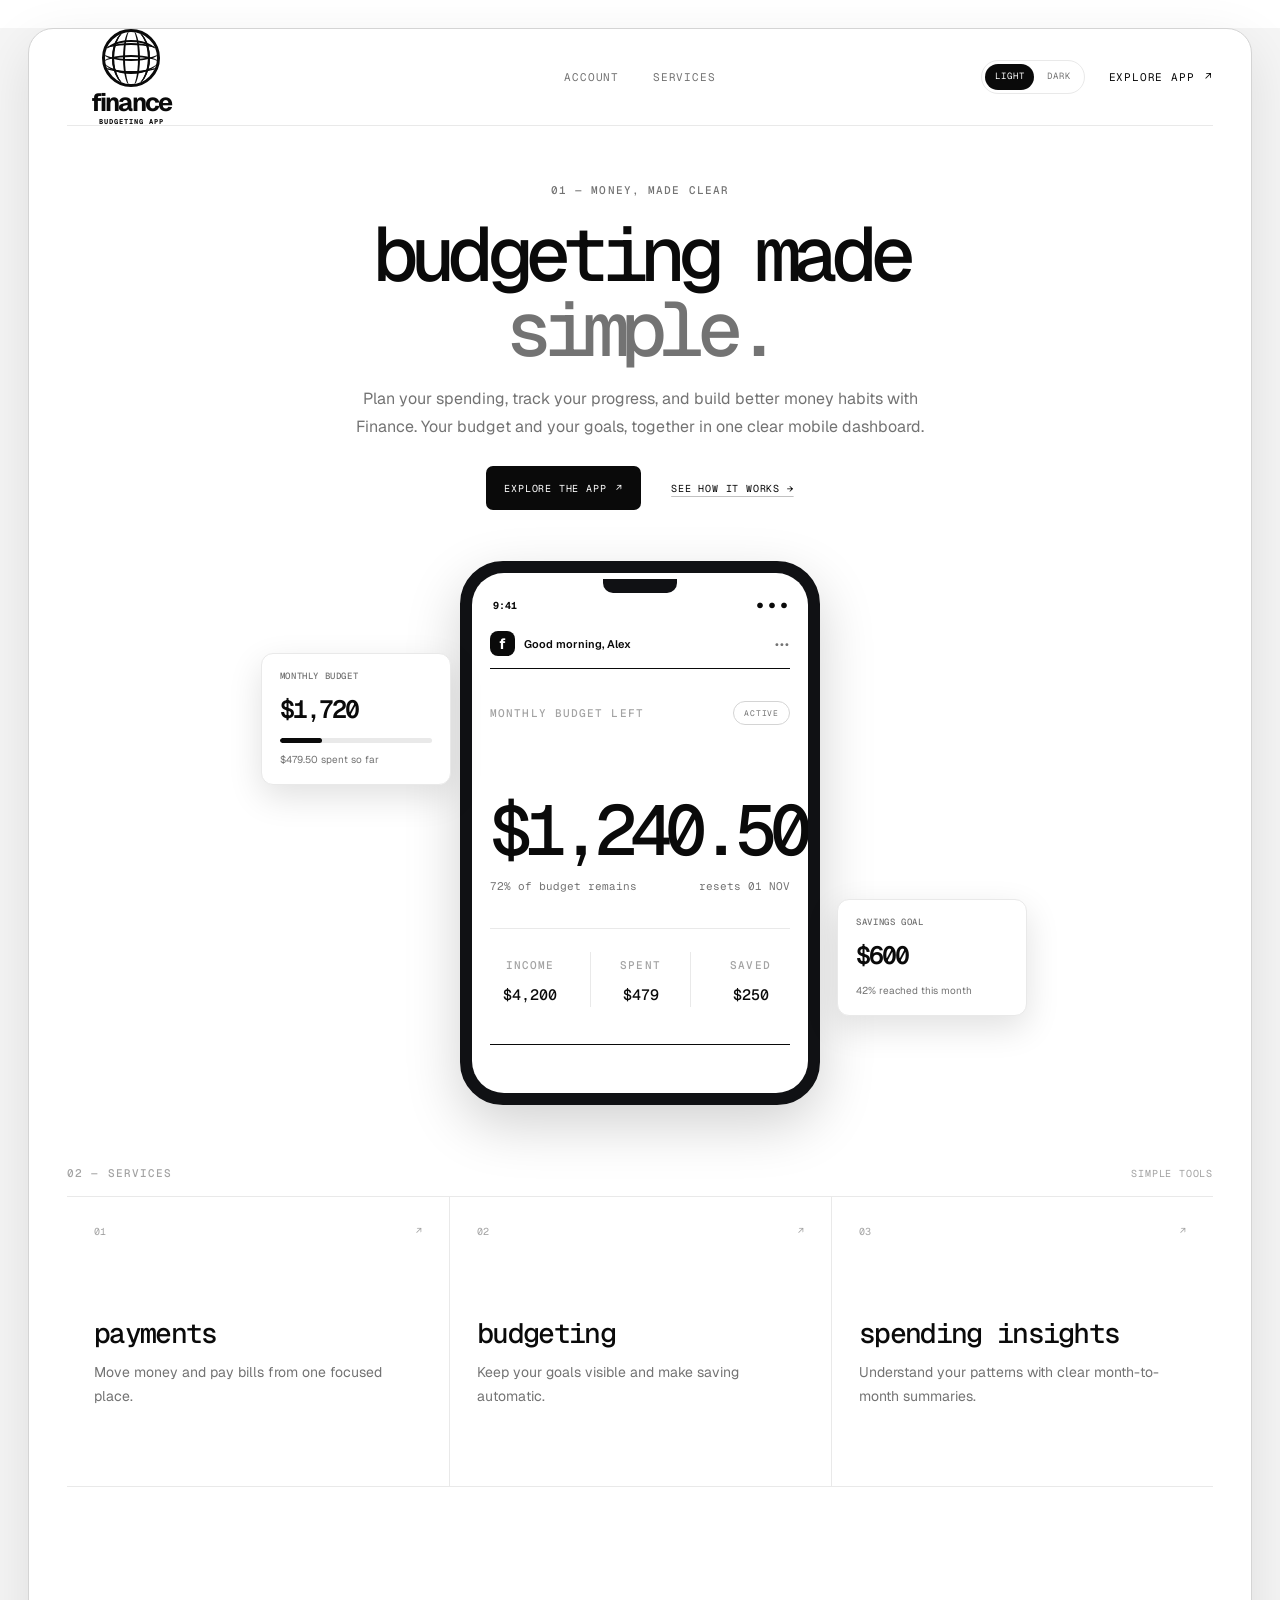
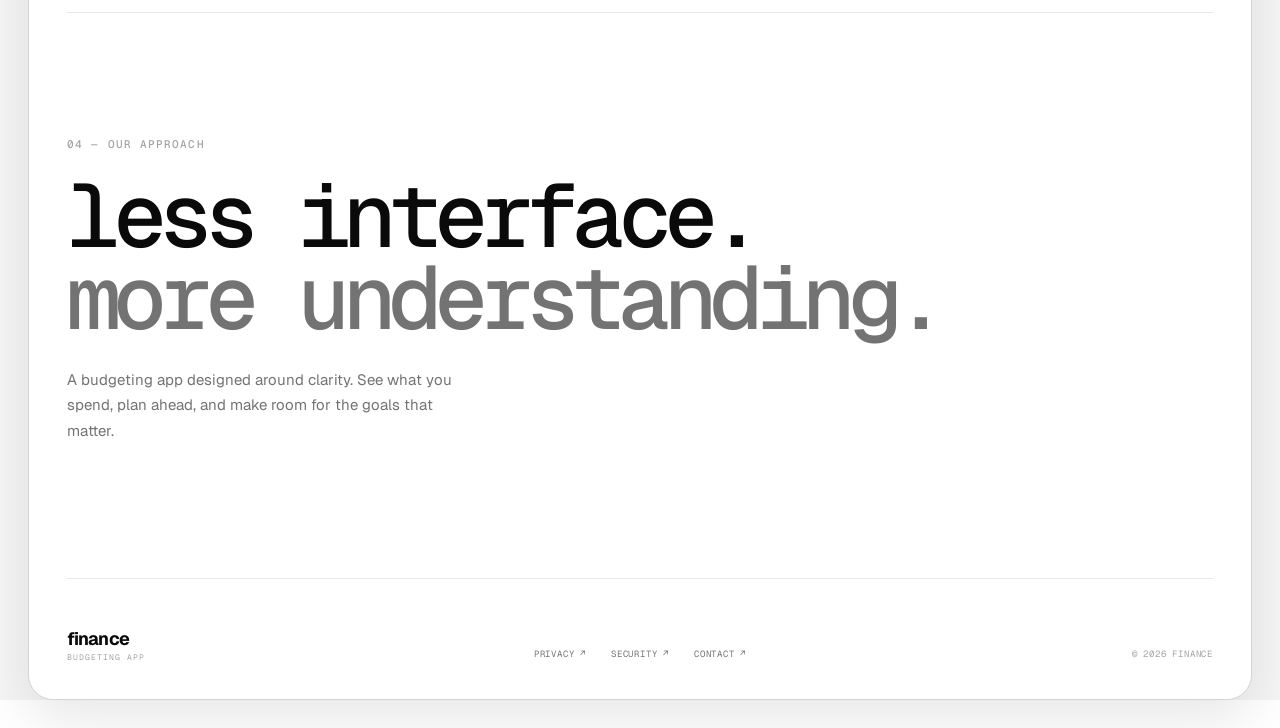
==== commit 7f5a048b: "Update index.html and style.css for budgeting app redesign and new features" ====
--- a/index.html
+++ b/index.html
@@ -15,9 +15,7 @@
         content="light dark"
     >
 
-    <title>
-        Finance | Online Banking
-    </title>
+    <title>Finance | Budgeting App</title>
 
 
     <!-- =====================================================
@@ -102,26 +100,17 @@
                 aria-label="Finance home"
             >
 
-
                 <span
                     class="brand-globe"
                     aria-hidden="true"
                 >
-
                     <span class="globe-vertical vertical-left"></span>
-
                     <span class="globe-vertical vertical-center"></span>
-
                     <span class="globe-vertical vertical-right"></span>
-
                     <span class="globe-horizontal horizontal-top"></span>
-
                     <span class="globe-horizontal horizontal-middle"></span>
-
                     <span class="globe-horizontal horizontal-bottom"></span>
-
                 </span>
-
 
                 <span class="brand-name">
 
@@ -130,7 +119,7 @@
                     </strong>
 
                     <small>
-                        ONLINE BANKING
+                        BUDGETING APP
                     </small>
 
                 </span>
@@ -151,10 +140,6 @@
 
                 <a href="#account">
                     account
-                </a>
-
-                <a href="#activity">
-                    activity
                 </a>
 
                 <a href="#services">
@@ -194,22 +179,11 @@
                 </div>
 
 
-
-                <!-- SIGN IN -->
-
-                <a
-                    href="#"
-                    class="sign-in"
-                >
-
-                    sign in
-
-                    <span>
-                        ↗
-                    </span>
-
-                </a>
-
+               <!-- APP CTA -->
+            <a href="#services" class="sign-in">
+                explore app
+                <span>↗</span>
+            </a>
 
             </div>
 
@@ -239,23 +213,23 @@
 
 
                     <p class="label">
-                        01 — your money
+                        01 — money, made clear
                     </p>
 
 
                     <h1>
 
-                        banking made
+                        budgeting made
 
                         <span>
-                            quiet.
+                            simple.
                         </span>
 
                     </h1>
 
 
                     <p class="hero-description">
-                        Monitor your money :|
+                        Plan your spending, track your progress, and build better money habits with Finance. Your budget and your goals, together in one clear mobile dashboard.
                     </p>
 
 
@@ -263,11 +237,11 @@
 
 
                         <a
-                            href="#activity"
+                            href="#services"
                             class="primary-button"
                         >
 
-                            view account
+                            explore the app
 
                             <span>
                                 ↗
@@ -276,14 +250,9 @@
                         </a>
 
 
-                        <a
-                            href="#services"
-                            class="text-link"
-                        >
-
-                            explore services →
-
-                        </a>
+                        <button type="button" class="text-link" data-guide-open>
+                            see how it works →
+                        </button>
 
 
                     </div>
@@ -297,6 +266,18 @@
                      ACCOUNT
                      ================================================= -->
 
+                <div class="hero-visual">
+                    <aside class="promo-card promo-card-left" aria-hidden="true">
+                        <span class="label">monthly budget</span>
+                        <strong>$1,720</strong>
+                        <div class="promo-progress"><span></span></div>
+                        <small>$479.50 spent so far</small>
+                    </aside>
+
+                <div class="phone-shell" role="group" aria-label="Preview of the Finance mobile budgeting dashboard">
+                    <div class="phone-screen">
+                        <div class="phone-status"><span>9:41</span><span>● ● ●</span></div>
+                        <div class="phone-appbar"><span class="phone-app-icon">f</span><span>Good morning, Alex</span><span class="phone-menu">•••</span></div>
                 <div class="account">
 
 
@@ -304,7 +285,7 @@
 
 
                         <span class="label">
-                            available balance
+                            monthly budget left
                         </span>
 
 
@@ -319,7 +300,7 @@
 
                     <div class="balance">
 
-                        $24,680.50
+                        $1,240.50
 
                     </div>
 
@@ -329,12 +310,12 @@
 
 
                         <span>
-                            +12.8% this month
+                            72% of budget remains
                         </span>
 
 
                         <span>
-                            •••• 4821
+                            resets 01 NOV
                         </span>
 
 
@@ -355,9 +336,7 @@
                                 income
                             </span>
 
-                            <strong>
-                                $8,420
-                            </strong>
+                            <strong>$4,200</strong>
 
                         </div>
 
@@ -368,9 +347,7 @@
                                 spent
                             </span>
 
-                            <strong>
-                                $3,180
-                            </strong>
+                            <strong>$479</strong>
 
                         </div>
 
@@ -381,9 +358,7 @@
                                 saved
                             </span>
 
-                            <strong>
-                                $2,450
-                            </strong>
+                            <strong>$250</strong>
 
                         </div>
 
@@ -392,310 +367,14 @@
 
 
                 </div>
-
-
-            </section>
-
-
-
-            <!-- =================================================
-                 ACTIVITY
-                 ================================================= -->
-
-            <section
-                class="section"
-                id="activity"
-            >
-
-
-                <div class="section-header">
-
-
-                    <p class="label">
-                        02 — activity
-                    </p>
-
-
-                    <span class="section-note">
-                        latest transactions
-                    </span>
-
-
+                    </div>
                 </div>
 
-
-
-                <div class="activity-layout">
-
-
-                    <!-- =================================================
-                         TRANSACTIONS
-                         ================================================= -->
-
-                    <div class="transactions">
-
-
-                        <div class="transaction-head">
-
-                            <span>
-                                transaction
-                            </span>
-
-                            <span>
-                                date
-                            </span>
-
-                            <span>
-                                amount
-                            </span>
-
-                        </div>
-
-
-
-                        <!-- AMAZON -->
-
-                        <div class="transaction">
-
-
-                            <div class="merchant">
-
-                                <span class="merchant-icon">
-                                    A
-                                </span>
-
-
-                                <span class="merchant-info">
-
-                                    <strong>
-                                        Amazon
-                                    </strong>
-
-                                    <small>
-                                        shopping
-                                    </small>
-
-                                </span>
-
-                            </div>
-
-
-                            <span class="transaction-date">
-                                06 OCT
-                            </span>
-
-
-                            <strong class="transaction-amount">
-                                −$84.20
-                            </strong>
-
-
-                        </div>
-
-
-
-                        <!-- SPOTIFY -->
-
-                        <div class="transaction">
-
-
-                            <div class="merchant">
-
-                                <span class="merchant-icon">
-                                    S
-                                </span>
-
-
-                                <span class="merchant-info">
-
-                                    <strong>
-                                        Spotify
-                                    </strong>
-
-                                    <small>
-                                        subscription
-                                    </small>
-
-                                </span>
-
-                            </div>
-
-
-                            <span class="transaction-date">
-                                05 OCT
-                            </span>
-
-
-                            <strong class="transaction-amount">
-                                −$10.99
-                            </strong>
-
-
-                        </div>
-
-
-
-                        <!-- SALARY -->
-
-                        <div class="transaction">
-
-
-                            <div class="merchant">
-
-                                <span class="merchant-icon">
-                                    +
-                                </span>
-
-
-                                <span class="merchant-info">
-
-                                    <strong>
-                                        Salary deposit
-                                    </strong>
-
-                                    <small>
-                                        income
-                                    </small>
-
-                                </span>
-
-                            </div>
-
-
-                            <span class="transaction-date">
-                                04 OCT
-                            </span>
-
-
-                            <strong
-                                class="transaction-amount positive"
-                            >
-                                +$4,200.00
-                            </strong>
-
-
-                        </div>
-
-
-
-                        <!-- GROCERY -->
-
-                        <div class="transaction">
-
-
-                            <div class="merchant">
-
-                                <span class="merchant-icon">
-                                    G
-                                </span>
-
-
-                                <span class="merchant-info">
-
-                                    <strong>
-                                        Grocery Market
-                                    </strong>
-
-                                    <small>
-                                        food
-                                    </small>
-
-                                </span>
-
-                            </div>
-
-
-                            <span class="transaction-date">
-                                03 OCT
-                            </span>
-
-
-                            <strong class="transaction-amount">
-                                −$62.40
-                            </strong>
-
-
-                        </div>
-
-
-
-                        <a
-                            href="#"
-                            class="view-all"
-                        >
-
-                            view all transactions →
-
-                        </a>
-
-
-                    </div>
-
-
-
-                    <!-- =================================================
-                         BUDGET
-                         ================================================= -->
-
-                    <aside class="budget">
-
-
-                        <p class="label">
-                            monthly budget
-                        </p>
-
-
-                        <div class="budget-number">
-
-                            72<span>%</span>
-
-                        </div>
-
-
-                        <p class="budget-description">
-
-                            of your planned monthly
-                            budget remains.
-
-                        </p>
-
-
-                        <div class="budget-bar">
-
-                            <span></span>
-
-                        </div>
-
-
-                        <div class="budget-item">
-
-                            <span>
-                                budget used
-                            </span>
-
-                            <strong>
-                                28%
-                            </strong>
-
-                        </div>
-
-
-                        <div class="budget-item">
-
-                            <span>
-                                next payment
-                            </span>
-
-                            <strong>
-                                12 OCT
-                            </strong>
-
-                        </div>
-
-
+                    <aside class="promo-card promo-card-right" aria-hidden="true">
+                        <span class="label">savings goal</span>
+                        <strong>$600</strong>
+                        <small>42% reached this month</small>
                     </aside>
-
-
                 </div>
 
 
@@ -717,7 +396,7 @@
 
 
                     <p class="label">
-                        03 — services
+                        02 — services
                     </p>
 
 
@@ -735,11 +414,7 @@
 
                     <!-- PAYMENTS -->
 
-                    <a
-                        href="#"
-                        class="service"
-                    >
-
+                    <div class="service" role="button" tabindex="0" aria-expanded="false" aria-controls="payment-details">
 
                         <div class="service-top">
 
@@ -765,18 +440,15 @@
                             from one focused place.
 
                         </p>
-
-
-                    </a>
+                        <span class="service-details" id="payment-details">Schedule upcoming bills, keep due dates visible, and see how each payment fits your monthly plan.</span>
+
+                    </div>
 
 
 
                     <!-- SAVINGS -->
 
-                    <a
-                        href="#"
-                        class="service"
-                    >
+                    <div class="service" role="button" tabindex="0" aria-expanded="false" aria-controls="budgeting-details">
 
 
                         <div class="service-top">
@@ -793,7 +465,7 @@
 
 
                         <h2>
-                            savings
+                            budgeting
                         </h2>
 
 
@@ -803,18 +475,15 @@
                             and make saving automatic.
 
                         </p>
-
-
-                    </a>
+                        <span class="service-details" id="budgeting-details">Set a monthly limit, track category spending, and see how much of your budget is still available.</span>
+
+                    </div>
 
 
 
                     <!-- SECURITY -->
 
-                    <a
-                        href="#"
-                        class="service"
-                    >
+                    <div class="service" role="button" tabindex="0" aria-expanded="false" aria-controls="security-details">
 
 
                         <div class="service-top">
@@ -831,19 +500,19 @@
 
 
                         <h2>
-                            security
+                            spending insights
                         </h2>
 
 
                         <p>
 
-                            Clear activity and straightforward
-                            account controls.
+                            Understand your patterns with clear
+                            month-to-month summaries.
 
                         </p>
-
-
-                    </a>
+                        <span class="service-details" id="security-details">Review your plan at a glance, keep savings goals in view, and make confident adjustments when life changes.</span>
+
+                    </div>
 
 
                 </div>
@@ -880,8 +549,7 @@
 
                 <p class="closing-description">
 
-                    A banking experience designed
-                    around clarity, not decoration.
+                    A budgeting app designed around clarity. See what you spend, plan ahead, and make room for the goals that matter.
 
                 </p>
 
@@ -891,7 +559,20 @@
 
         </main>
 
-
+        <dialog class="guide-dialog" id="guide-dialog" aria-labelledby="guide-title">
+            <div class="guide-dialog-top">
+                <p class="label">Finance quick start</p>
+                <button class="guide-close" type="button" data-guide-close aria-label="Close guide">×</button>
+            </div>
+            <h2 id="guide-title">How it works</h2>
+            <p class="guide-intro">A simple routine to make your money easier to manage.</p>
+            <ol class="guide-steps">
+                <li><span>01</span><div><strong>Set your monthly plan</strong><p>Add your take-home income and choose how much you want to spend or save.</p></div></li>
+                <li><span>02</span><div><strong>Track as you go</strong><p>Sort purchases into categories and see your remaining budget update at a glance.</p></div></li>
+                <li><span>03</span><div><strong>Adjust and reach goals</strong><p>Review your progress, move money between categories, and keep savings goals in view.</p></div></li>
+            </ol>
+            <button class="primary-button guide-done" type="button" data-guide-close>got it</button>
+        </dialog>
 
         <!-- =====================================================
              FOOTER
@@ -905,12 +586,12 @@
                 class="footer-brand"
             >
 
-                <strong>
+                    <strong>
                     finance
                 </strong>
 
                 <small>
-                    online banking
+                    budgeting app
                 </small>
 
             </a>
@@ -951,7 +632,36 @@
 
     </div>
 
-
+    <script>
+        const guide = document.querySelector("#guide-dialog");
+
+        document.querySelector("[data-guide-open]").addEventListener("click", () => {
+            guide.showModal();
+        });
+
+        document.querySelectorAll("[data-guide-close]").forEach((button) => {
+            button.addEventListener("click", () => guide.close());
+        });
+
+        guide.addEventListener("click", (event) => {
+            if (event.target === guide) guide.close();
+        });
+
+        document.querySelectorAll(".service").forEach((card) => {
+            const toggleCard = () => {
+                const expanded = card.classList.toggle("is-open");
+                card.setAttribute("aria-expanded", String(expanded));
+            };
+
+            card.addEventListener("click", toggleCard);
+            card.addEventListener("keydown", (event) => {
+                if (event.key === "Enter" || event.key === " ") {
+                    event.preventDefault();
+                    toggleCard();
+                }
+            });
+        });
+    </script>
 </body>
 
-</html>+</html>
--- a/style.css
+++ b/style.css
@@ -975,6 +975,73 @@
 /* =========================================================
    ACCOUNT
    ========================================================= */
+
+.phone-shell {
+
+    width: 100%;
+    max-width: 380px;
+    justify-self: center;
+    padding: 10px;
+    border: 3px solid #111;
+    border-radius: 38px;
+    background: #111;
+    box-shadow: 0 24px 65px rgb(0 0 0 / 14%);
+    animation: fade-up 700ms var(--ease) 120ms both;
+}
+
+.phone-screen {
+
+    min-height: 535px;
+    overflow: hidden;
+    padding: 13px 18px 18px;
+    border-radius: 27px;
+    background: var(--bg);
+    color: var(--ink);
+}
+
+.phone-status,
+.phone-appbar {
+
+    display: flex;
+    align-items: center;
+    justify-content: space-between;
+}
+
+.phone-status {
+
+    margin: 0 3px 20px;
+    font-family: "Geist Mono", ui-monospace, monospace;
+    font-size: 10px;
+    font-weight: 700;
+}
+
+.phone-appbar {
+
+    gap: 9px;
+    margin-bottom: 12px;
+    font-size: 11px;
+    font-weight: 600;
+}
+
+.phone-app-icon {
+
+    width: 25px;
+    height: 25px;
+    display: grid;
+    place-items: center;
+    border-radius: 8px;
+    background: var(--ink);
+    color: var(--bg);
+    font-size: 15px;
+    font-weight: 700;
+}
+
+.phone-menu {
+
+    margin-left: auto;
+    color: var(--gray-500);
+    letter-spacing: 1px;
+}
 
 .account {
 
@@ -2579,6 +2646,23 @@
 
     /* ACCOUNT */
 
+    .phone-shell {
+
+        max-width:
+            350px;
+    }
+
+
+    .phone-screen {
+
+        min-height:
+            565px;
+
+        padding:
+            12px 16px
+            18px;
+    }
+
     .account {
 
         padding:
@@ -2742,4 +2826,548 @@
             none;
     }
 
-}+}
+
+/* =========================================================
+   PROMO LANDING PAGE COMPOSITION
+   Keeps the Finance palette, type, and theme variables intact.
+   ========================================================= */
+
+body {
+    background: var(--gray-100);
+}
+
+.site {
+    width: min(calc(100% - 56px), 1280px);
+    margin: 28px auto;
+    padding: 0 38px;
+    border: 1px solid var(--gray-300);
+    border-radius: 25px;
+    background: var(--bg);
+    box-shadow: 0 18px 55px rgb(0 0 0 / 10%);
+}
+
+.header {
+    min-height: 82px;
+}
+
+.hero {
+    min-height: 0;
+    display: grid;
+    grid-template-columns: 1fr;
+    justify-items: center;
+    gap: 0;
+    padding: 58px 0 38px;
+    text-align: center;
+}
+
+.hero-copy {
+    width: 100%;
+    max-width: 850px;
+    margin: 0 auto;
+}
+
+.hero-copy > .label {
+    color: var(--gray-500);
+}
+
+.hero h1 {
+    max-width: 820px;
+    margin: 20px auto 18px;
+    font-size: clamp(3rem, 6vw, 5.8rem);
+    line-height: 0.98;
+}
+
+.hero-description {
+    max-width: 600px;
+    margin: 0 auto;
+    font-size: 16px;
+}
+
+.hero-actions {
+    justify-content: center;
+    margin-top: 25px;
+}
+
+.hero-visual {
+    position: relative;
+    width: min(100%, 790px);
+    height: 590px;
+    display: flex;
+    align-items: center;
+    justify-content: center;
+    margin: 28px auto 0;
+}
+
+.phone-shell {
+    position: relative;
+    z-index: 2;
+    width: min(100%, 360px);
+    max-width: 360px;
+    justify-self: auto;
+    padding: 9px;
+    border: 3px solid #101114;
+    border-radius: 43px;
+    background: #101114;
+    box-shadow: 0 20px 55px rgb(0 0 0 / 18%);
+}
+
+.phone-shell::before {
+    position: absolute;
+    z-index: 3;
+    top: 15px;
+    left: 50%;
+    width: 74px;
+    height: 14px;
+    border-radius: 0 0 10px 10px;
+    background: #101114;
+    content: "";
+    transform: translateX(-50%);
+}
+
+.phone-screen {
+    min-height: 520px;
+    padding: 25px 18px 18px;
+    border-radius: 32px;
+}
+
+.phone-status {
+    margin-bottom: 18px;
+}
+
+.promo-card {
+    position: absolute;
+    z-index: 4;
+    width: 190px;
+    display: flex;
+    flex-direction: column;
+    gap: 9px;
+    padding: 17px 18px;
+    border: 1px solid var(--gray-200);
+    border-radius: 12px;
+    background: var(--bg);
+    box-shadow: 0 12px 34px rgb(0 0 0 / 12%);
+    text-align: left;
+}
+
+.promo-card .label {
+    color: var(--gray-500);
+    font-size: 9px;
+    letter-spacing: 0.6px;
+}
+
+.promo-card strong {
+    font-family: "Geist Mono", ui-monospace, monospace;
+    font-size: 25px;
+    font-weight: 600;
+    letter-spacing: -0.08em;
+}
+
+.promo-card small {
+    color: var(--gray-500);
+    font-size: 10px;
+}
+
+.promo-card-left {
+    top: 115px;
+    left: 2%;
+}
+
+.promo-card-right {
+    right: 1%;
+    bottom: 112px;
+}
+
+.promo-progress {
+    width: 100%;
+    height: 5px;
+    overflow: hidden;
+    border-radius: 99px;
+    background: var(--gray-200);
+}
+
+.promo-progress span {
+    width: 28%;
+    height: 100%;
+    display: block;
+    border-radius: inherit;
+    background: var(--ink);
+}
+
+@media (max-width: 900px) {
+    .site {
+        width: min(calc(100% - 36px), 720px);
+        padding: 0 24px;
+    }
+
+    .hero {
+        padding: 50px 0 30px;
+    }
+
+    .hero-visual {
+        height: 570px;
+    }
+}
+
+@media (max-width: 520px) {
+    .site {
+        width: calc(100% - 16px);
+        margin: 8px auto;
+        padding: 0 14px;
+        border-radius: 18px;
+    }
+
+    .header {
+        min-height: 82px;
+        grid-template-columns: 1fr auto;
+        gap: 8px;
+        padding: 7px 0 10px;
+    }
+
+    .brand {
+        width: 100px;
+    }
+
+    .nav {
+        display: flex;
+        grid-column: 1 / -1;
+        grid-row: 2;
+        justify-content: space-between;
+        gap: 10px;
+        overflow-x: auto;
+        padding: 5px 0 2px;
+    }
+
+    .nav a {
+        flex: 0 0 auto;
+        font-size: 9px;
+    }
+
+    .hero {
+        padding: 38px 0 25px;
+    }
+
+    .hero h1 {
+        margin: 18px auto 16px;
+        font-size: clamp(2.7rem, 12vw, 4rem);
+        line-height: 1;
+    }
+
+    .hero-description {
+        font-size: 14px;
+    }
+
+    .hero-actions {
+        align-items: center;
+        gap: 12px;
+        margin-top: 21px;
+    }
+
+    .primary-button {
+        min-height: 42px;
+        padding: 0 13px;
+        font-size: 9px;
+    }
+
+    .text-link {
+        font-size: 9px;
+    }
+
+    .hero-visual {
+        width: 100%;
+        height: 680px;
+        align-items: flex-end;
+        margin-top: 30px;
+    }
+
+    .phone-shell {
+        width: min(100%, 310px);
+        max-width: 310px;
+        padding: 8px;
+        border-radius: 38px;
+    }
+
+    .phone-screen {
+        min-height: 545px;
+        padding: 23px 14px 17px;
+        border-radius: 29px;
+    }
+
+    .account {
+        padding: 22px 0 24px;
+    }
+
+    .balance {
+        margin-top: 36px;
+        font-size: clamp(2.7rem, 13vw, 3.5rem);
+    }
+
+    .account-meta {
+        flex-direction: row;
+        gap: 8px;
+        font-size: 9px;
+    }
+
+    .account-stats {
+        grid-template-columns: repeat(3, 1fr);
+        gap: 0;
+    }
+
+    .stat {
+        padding: 0 6px;
+    }
+
+    .stat + .stat {
+        padding-top: 0 !important;
+        border-top: 0;
+        border-left: 1px solid var(--gray-200);
+    }
+
+    .stat .label {
+        font-size: 8px;
+        letter-spacing: 0;
+    }
+
+    .stat strong {
+        font-size: 14px;
+    }
+
+    .promo-card {
+        width: 47%;
+        gap: 6px;
+        padding: 11px 10px;
+        border-radius: 10px;
+    }
+
+    .promo-card-left {
+        top: 0;
+        left: 0;
+    }
+
+    .promo-card-right {
+        top: 48px;
+        right: 0;
+        bottom: auto;
+    }
+
+    .promo-card strong {
+        font-size: 20px;
+    }
+
+    .promo-card small {
+        font-size: 8px;
+    }
+}
+
+
+/* Interactive feature cards and the quick-start guide */
+.service {
+    width: 100%;
+    border-top: 0;
+    border-right: 0;
+    border-left: 0;
+    color: var(--ink);
+    font: inherit;
+    text-align: left;
+    cursor: pointer;
+}
+
+.service + .service {
+    border-left: 1px solid var(--gray-200);
+}
+
+.service-details {
+    display: block;
+    max-height: 0;
+    overflow: hidden;
+    margin-top: 0;
+    color: var(--gray-500);
+    font-size: 13px;
+    line-height: 1.65;
+    opacity: 0;
+    transition: max-height 240ms ease, opacity 180ms ease, margin 180ms ease;
+}
+
+.service:hover .service-details,
+.service:focus-visible .service-details,
+.service.is-open .service-details {
+    max-height: 130px;
+    margin-top: 14px;
+    opacity: 1;
+}
+
+.service:focus-visible {
+    position: relative;
+    z-index: 1;
+    outline: 2px solid var(--ink);
+    outline-offset: -4px;
+}
+
+.service.is-open .service-top span:last-child {
+    transform: rotate(45deg);
+}
+
+.service-top span:last-child {
+    transition: transform 180ms ease;
+}
+
+.text-link[type="button"] {
+    border: 0;
+    background: transparent;
+    color: var(--ink);
+    cursor: pointer;
+    padding: 0;
+}
+
+.text-link[type="button"]:focus-visible,
+.guide-close:focus-visible,
+.guide-done:focus-visible {
+    outline: 2px solid var(--ink);
+    outline-offset: 4px;
+}
+
+.guide-dialog {
+    width: min(540px, calc(100% - 28px));
+    max-height: min(86vh, 690px);
+    overflow-y: auto;
+    padding: clamp(22px, 5vw, 38px);
+    border: 1px solid var(--gray-300);
+    border-radius: 16px;
+    background: var(--bg);
+    color: var(--ink);
+    box-shadow: 0 24px 80px rgb(0 0 0 / 22%);
+}
+
+.guide-dialog::backdrop {
+    background: rgb(0 0 0 / 48%);
+    backdrop-filter: blur(3px);
+}
+
+.guide-dialog-top {
+    display: flex;
+    align-items: center;
+    justify-content: space-between;
+    gap: 16px;
+}
+
+.guide-close {
+    width: 36px;
+    height: 36px;
+    border: 1px solid var(--gray-300);
+    border-radius: 50%;
+    background: transparent;
+    color: var(--ink);
+    font-size: 23px;
+    line-height: 1;
+    cursor: pointer;
+}
+
+.guide-dialog h2 {
+    margin: 16px 0 8px;
+    font-family: "Geist Mono", ui-monospace, monospace;
+    font-size: clamp(28px, 6vw, 40px);
+    letter-spacing: -0.08em;
+}
+
+.guide-intro {
+    margin: 0;
+    color: var(--gray-500);
+    line-height: 1.65;
+}
+
+.guide-steps {
+    display: grid;
+    gap: 0;
+    margin: 24px 0;
+    padding: 0;
+    list-style: none;
+}
+
+.guide-steps li {
+    display: grid;
+    grid-template-columns: 36px 1fr;
+    gap: 12px;
+    padding: 16px 0;
+    border-top: 1px solid var(--gray-200);
+}
+
+.guide-steps li > span {
+    padding-top: 2px;
+    color: var(--gray-400);
+    font-family: "Geist Mono", ui-monospace, monospace;
+    font-size: 12px;
+}
+
+.guide-steps strong {
+    font-weight: 600;
+}
+
+.guide-steps p {
+    margin: 5px 0 0;
+    color: var(--gray-500);
+    font-size: 14px;
+    line-height: 1.6;
+}
+
+.guide-done {
+    border: 0;
+    cursor: pointer;
+}
+
+@media (max-width: 900px) {
+    .header {
+        min-height: auto;
+        grid-template-columns: 1fr auto;
+        gap: 10px 18px;
+        padding: 12px 0;
+    }
+
+    .nav {
+        display: flex;
+        grid-column: 1 / -1;
+        grid-row: 2;
+        justify-content: center;
+        gap: clamp(20px, 6vw, 46px);
+        padding: 6px 0 2px;
+    }
+
+    .service + .service {
+        border-top: 1px solid var(--gray-200);
+        border-left: 0;
+    }
+}
+
+@media (max-width: 520px) {
+    .header {
+        grid-template-columns: 1fr auto;
+        gap: 8px;
+    }
+
+    .nav {
+        grid-column: 1 / -1;
+        grid-row: 2;
+        justify-content: space-between;
+        gap: 10px;
+    }
+
+    .service {
+        min-height: 250px;
+    }
+
+    .service h2 {
+        font-size: clamp(23px, 7vw, 28px);
+    }
+
+    .service h2 {
+        margin-top: 52px;
+    }
+
+    .service-details {
+        font-size: 12px;
+    }
+
+    .guide-dialog {
+        max-height: 88vh;
+        padding: 22px 18px;
+    }
+}
